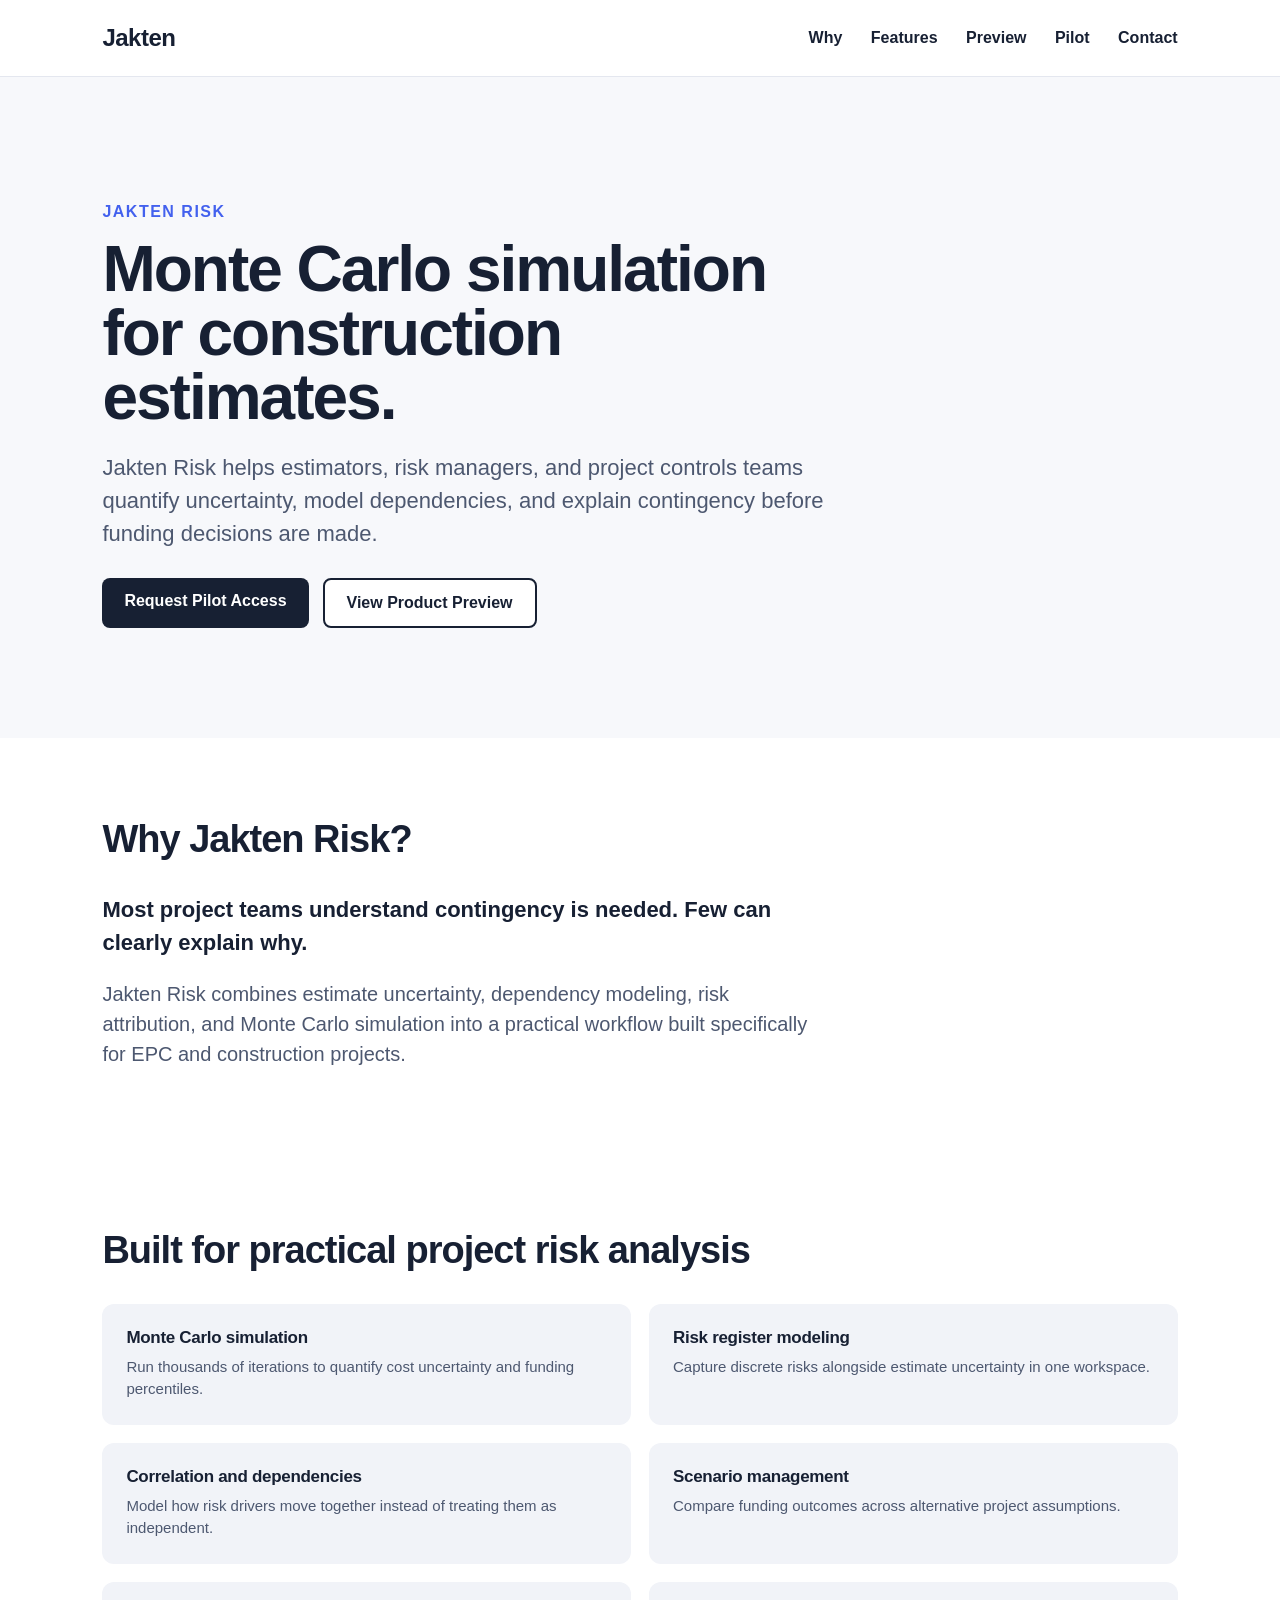
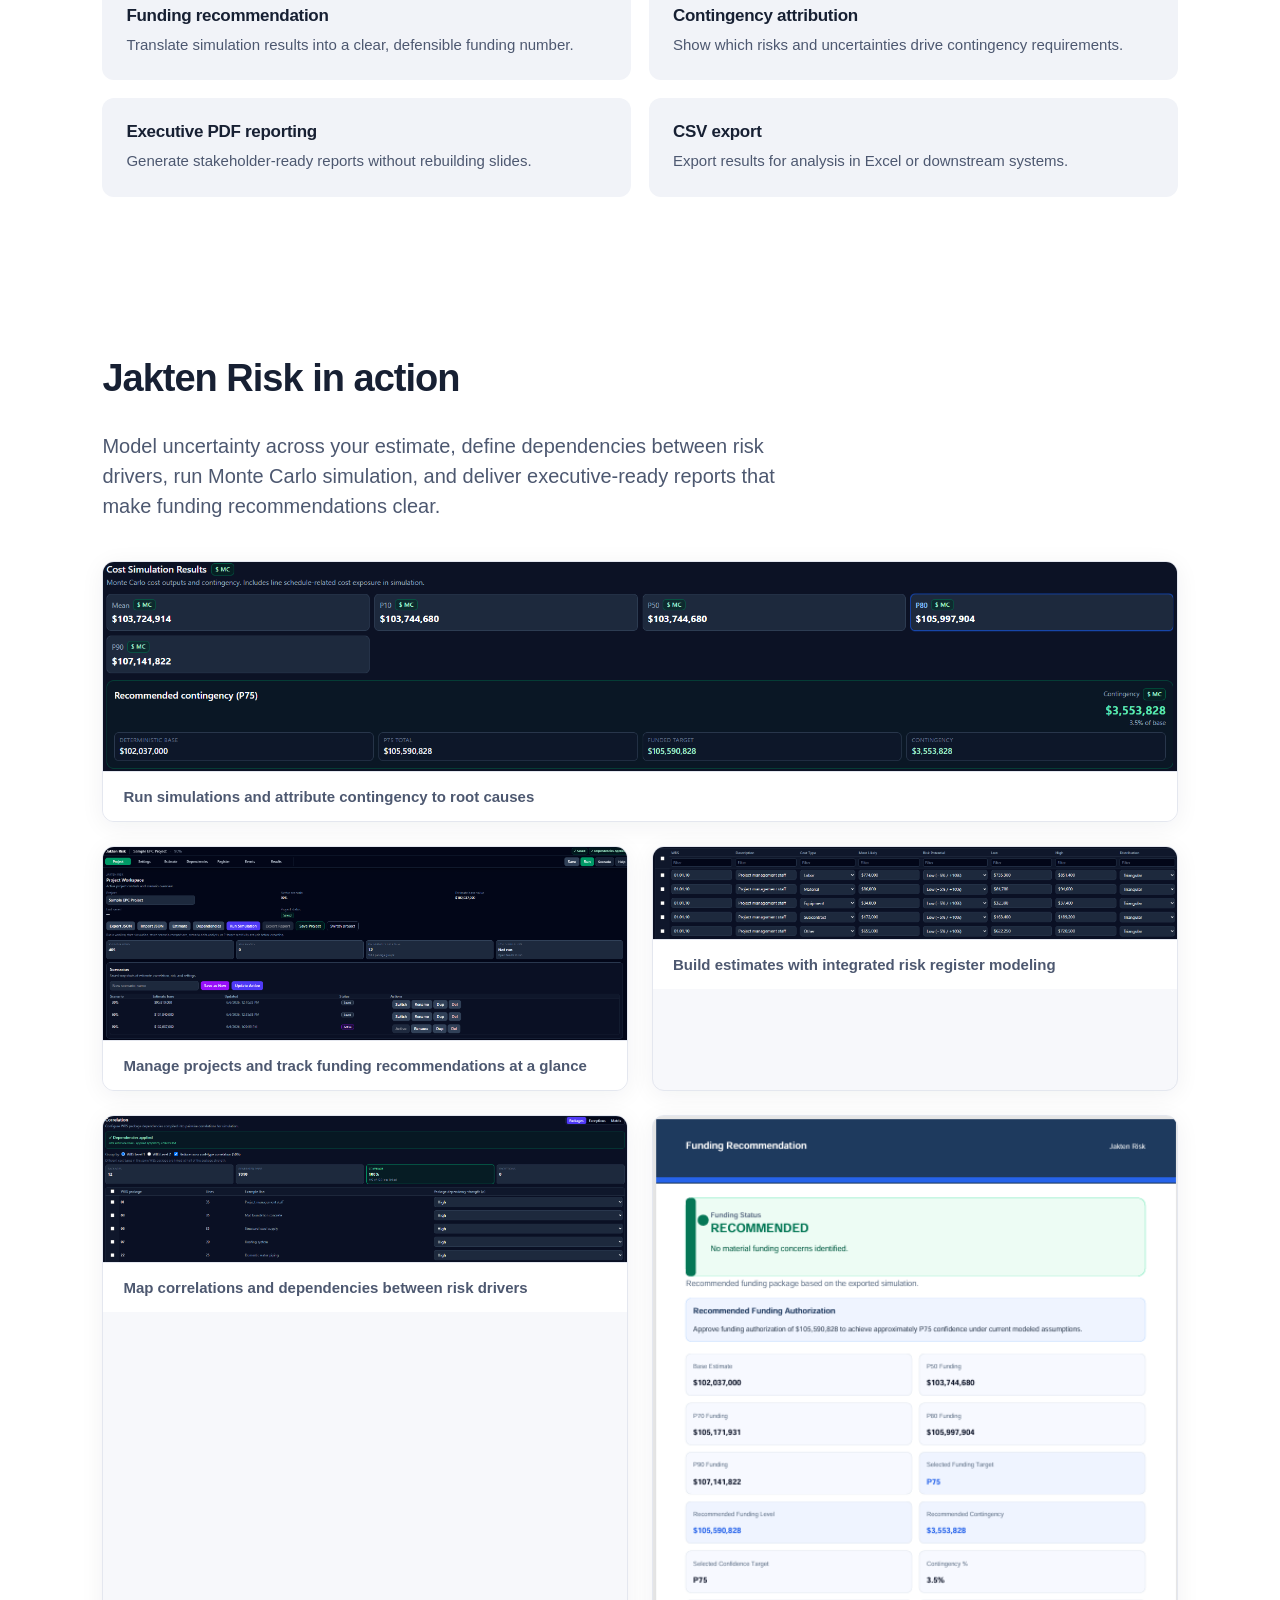
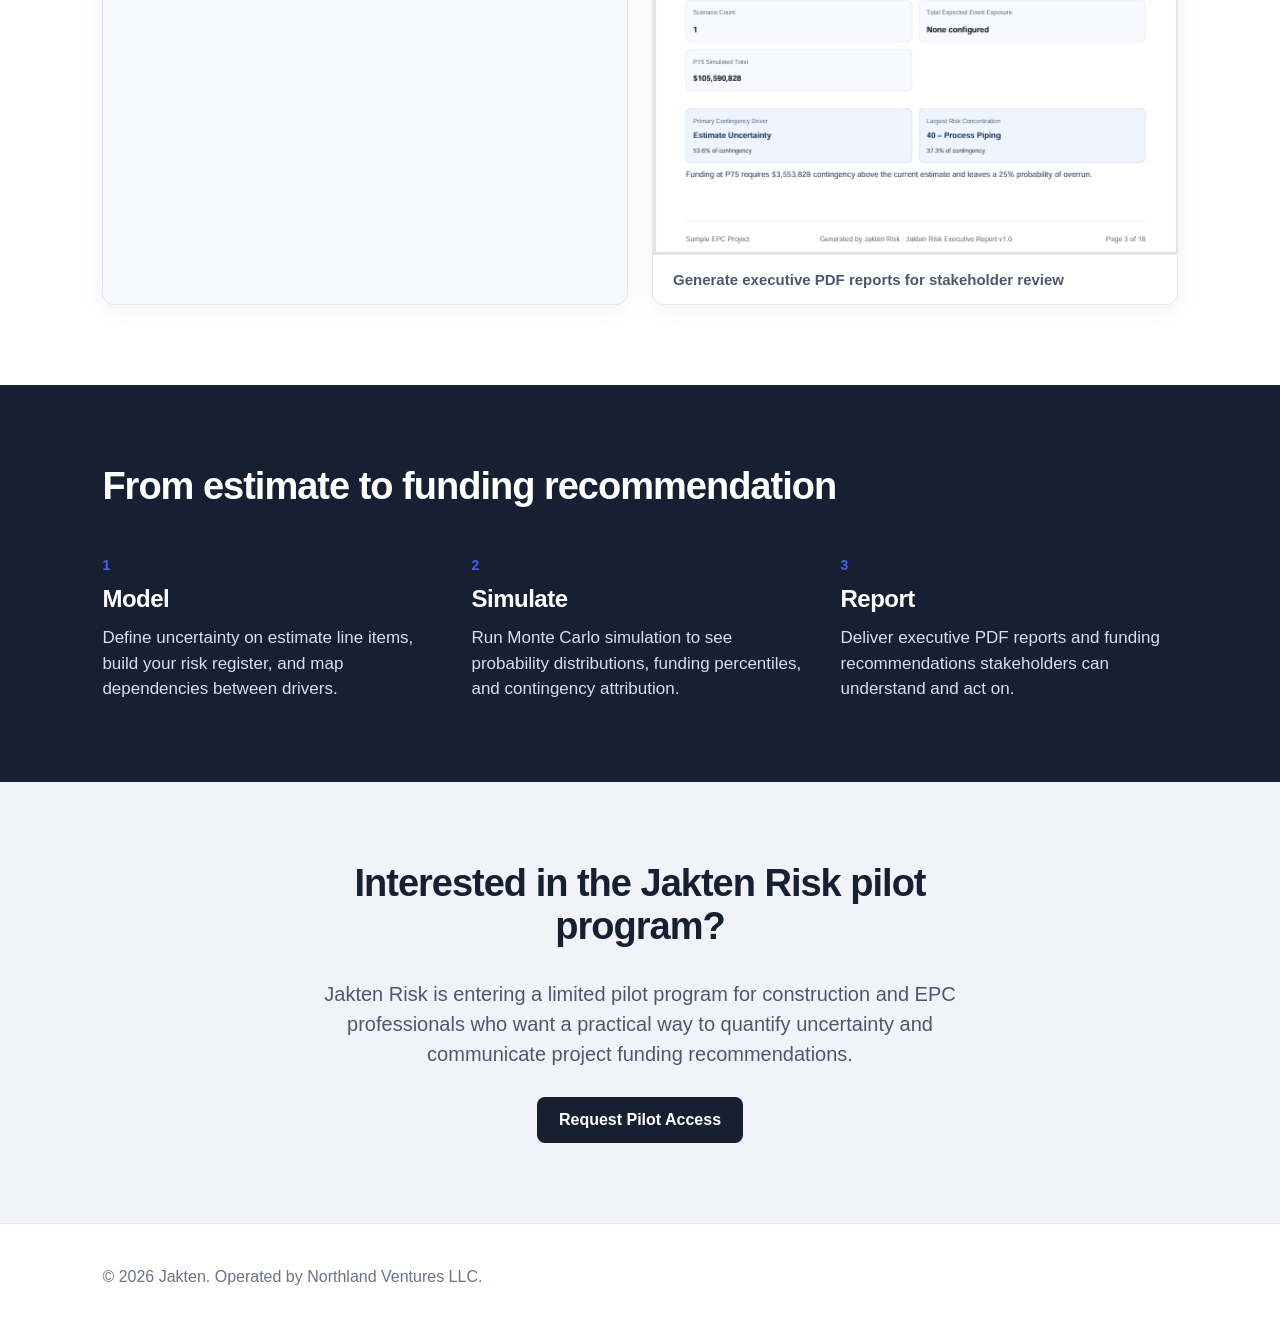
==== index.html @ 76c636d6 "Refine nav, features, and workflow section for clearer conversion path Co-authored-by: Cursor <curso" ====
<!DOCTYPE html>
<html lang="en">
<head>
  <meta charset="UTF-8" />
  <meta name="viewport" content="width=device-width, initial-scale=1.0" />
  <title>Jakten Risk</title>
  <link rel="stylesheet" href="styles.css" />
</head>
<body>
  <header class="site-header">
    <div class="logo">Jakten</div>
    <nav>
      <a href="#why">Why</a>
      <a href="#features">Features</a>
      <a href="#preview">Preview</a>
      <a href="#pilot">Pilot</a>
      <a href="mailto:hello@jakten.net">Contact</a>
    </nav>
  </header>

  <main>
    <section class="hero">
      <p class="eyebrow">Jakten Risk</p>
      <h1>Monte Carlo simulation for construction estimates.</h1>
      <p class="subtitle">
        Jakten Risk helps estimators, risk managers, and project controls teams
        quantify uncertainty, model dependencies, and explain contingency before
        funding decisions are made.
      </p>
      <div class="hero-actions">
        <a class="button" href="mailto:pilots@jakten.net">Request Pilot Access</a>
        <a class="button button-secondary" href="#preview">View Product Preview</a>
      </div>
    </section>

    <section id="why" class="section why">
      <h2>Why Jakten Risk?</h2>
      <p class="why-lead">
        Most project teams understand contingency is needed. Few can clearly explain why.
      </p>
      <p>
        Jakten Risk combines estimate uncertainty, dependency modeling, risk
        attribution, and Monte Carlo simulation into a practical workflow built
        specifically for EPC and construction projects.
      </p>
    </section>

    <section id="features" class="section">
      <h2>Built for practical project risk analysis</h2>
      <div class="feature-grid">
        <div class="feature-card">
          <h3>Monte Carlo simulation</h3>
          <p>Run thousands of iterations to quantify cost uncertainty and funding percentiles.</p>
        </div>
        <div class="feature-card">
          <h3>Risk register modeling</h3>
          <p>Capture discrete risks alongside estimate uncertainty in one workspace.</p>
        </div>
        <div class="feature-card">
          <h3>Correlation and dependencies</h3>
          <p>Model how risk drivers move together instead of treating them as independent.</p>
        </div>
        <div class="feature-card">
          <h3>Scenario management</h3>
          <p>Compare funding outcomes across alternative project assumptions.</p>
        </div>
        <div class="feature-card">
          <h3>Funding recommendation</h3>
          <p>Translate simulation results into a clear, defensible funding number.</p>
        </div>
        <div class="feature-card">
          <h3>Contingency attribution</h3>
          <p>Show which risks and uncertainties drive contingency requirements.</p>
        </div>
        <div class="feature-card">
          <h3>Executive PDF reporting</h3>
          <p>Generate stakeholder-ready reports without rebuilding slides.</p>
        </div>
        <div class="feature-card">
          <h3>CSV export</h3>
          <p>Export results for analysis in Excel or downstream systems.</p>
        </div>
      </div>
    </section>

    <section id="preview" class="section screenshots">
      <h2>Jakten Risk in action</h2>
      <p class="screenshot-intro">
        Model uncertainty across your estimate, define dependencies between risk
        drivers, run Monte Carlo simulation, and deliver executive-ready reports
        that make funding recommendations clear.
      </p>

      <figure class="screenshot-card screenshot-featured">
        <img src="assets/simulationresults.png" alt="Monte Carlo simulation results with contingency attribution" />
        <figcaption>Run simulations and attribute contingency to root causes</figcaption>
      </figure>

      <div class="screenshot-grid">
        <figure class="screenshot-card">
          <img src="assets/projects.png" alt="Jakten Risk project dashboard showing active projects and funding status" />
          <figcaption>Manage projects and track funding recommendations at a glance</figcaption>
        </figure>
        <figure class="screenshot-card">
          <img src="assets/estimate.png" alt="Estimate workspace with risk register and uncertainty inputs" />
          <figcaption>Build estimates with integrated risk register modeling</figcaption>
        </figure>
        <figure class="screenshot-card">
          <img src="assets/dependencies.png" alt="Dependency matrix for correlated risk drivers" />
          <figcaption>Map correlations and dependencies between risk drivers</figcaption>
        </figure>
        <figure class="screenshot-card">
          <img src="assets/reports.png" alt="Executive PDF report with funding recommendation summary" />
          <figcaption>Generate executive PDF reports for stakeholder review</figcaption>
        </figure>
      </div>
    </section>

    <section class="section dark workflow">
      <h2>From estimate to funding recommendation</h2>
      <div class="workflow-steps">
        <div class="workflow-step">
          <span class="workflow-number">1</span>
          <h3>Model</h3>
          <p>Define uncertainty on estimate line items, build your risk register, and map dependencies between drivers.</p>
        </div>
        <div class="workflow-step">
          <span class="workflow-number">2</span>
          <h3>Simulate</h3>
          <p>Run Monte Carlo simulation to see probability distributions, funding percentiles, and contingency attribution.</p>
        </div>
        <div class="workflow-step">
          <span class="workflow-number">3</span>
          <h3>Report</h3>
          <p>Deliver executive PDF reports and funding recommendations stakeholders can understand and act on.</p>
        </div>
      </div>
    </section>

    <section id="pilot" class="section cta">
      <h2>Interested in the Jakten Risk pilot program?</h2>
      <p>
        Jakten Risk is entering a limited pilot program for construction and EPC
        professionals who want a practical way to quantify uncertainty and
        communicate project funding recommendations.
      </p>
      <a class="button" href="mailto:pilots@jakten.net">Request Pilot Access</a>
    </section>
  </main>

  <footer>
    <p>© 2026 Jakten. Operated by Northland Ventures LLC.</p>
  </footer>
</body>
</html>
---- styles.css ----
* {
    box-sizing: border-box;
  }
  
  body {
    margin: 0;
    font-family: Arial, Helvetica, sans-serif;
    color: #172033;
    background: #f7f8fb;
  }
  
  .site-header {
    display: flex;
    justify-content: space-between;
    align-items: center;
    padding: 24px 8%;
    background: white;
    border-bottom: 1px solid #e4e7ef;
  }
  
  .logo {
    font-size: 24px;
    font-weight: 800;
    letter-spacing: -0.5px;
  }
  
  nav a {
    margin-left: 24px;
    color: #172033;
    text-decoration: none;
    font-weight: 600;
  }
  
  .hero {
    padding: 110px 8%;
    max-width: 950px;
  }
  
  .eyebrow {
    color: #4361ee;
    font-weight: 700;
    text-transform: uppercase;
    letter-spacing: 1.5px;
  }
  
  h1 {
    font-size: 64px;
    line-height: 1;
    margin: 16px 0;
    letter-spacing: -2px;
  }
  
  .subtitle {
    font-size: 22px;
    line-height: 1.5;
    color: #4d5870;
    max-width: 760px;
  }
  
  .hero-actions {
    display: flex;
    flex-wrap: wrap;
    gap: 14px;
    margin-top: 28px;
  }

  .button {
    display: inline-block;
    padding: 14px 22px;
    background: #172033;
    color: white;
    border-radius: 8px;
    text-decoration: none;
    font-weight: 700;
  }

  .button-secondary {
    background: white;
    color: #172033;
    border: 2px solid #172033;
  }

  .button-secondary:hover {
    background: #f1f3f8;
  }

  .why p {
    max-width: 720px;
    font-size: 20px;
    line-height: 1.5;
    color: #4d5870;
    margin: 0;
  }

  .why .why-lead {
    font-size: 22px;
    font-weight: 700;
    color: #172033;
    margin-bottom: 20px;
  }
  
  .section {
    padding: 80px 8%;
    background: white;
  }
  
  .section h2 {
    font-size: 38px;
    margin-top: 0;
    letter-spacing: -1px;
  }
  
  .feature-grid {
    display: grid;
    grid-template-columns: repeat(2, 1fr);
    gap: 18px;
    margin-top: 32px;
  }

  .feature-card {
    background: #f1f3f8;
    padding: 24px;
    border-radius: 12px;
  }

  .feature-card h3 {
    margin: 0 0 8px;
    font-size: 17px;
    font-weight: 700;
    letter-spacing: -0.3px;
  }

  .feature-card p {
    margin: 0;
    font-size: 15px;
    line-height: 1.5;
    font-weight: 400;
    color: #4d5870;
  }

  .screenshot-intro {
    max-width: 720px;
    font-size: 20px;
    line-height: 1.5;
    color: #4d5870;
    margin: 0 0 40px;
  }

  .screenshot-card {
    margin: 0;
    background: #f7f8fb;
    border: 1px solid #e4e7ef;
    border-radius: 12px;
    overflow: hidden;
    box-shadow: 0 4px 24px rgba(23, 32, 51, 0.06);
  }

  .screenshot-card img {
    display: block;
    width: 100%;
    height: auto;
  }

  .screenshot-card figcaption {
    padding: 16px 20px;
    font-size: 15px;
    font-weight: 600;
    color: #4d5870;
    border-top: 1px solid #e4e7ef;
    background: white;
  }

  .screenshot-featured {
    margin-bottom: 24px;
  }

  .screenshot-grid {
    display: grid;
    grid-template-columns: repeat(2, 1fr);
    gap: 24px;
  }
  
  .dark {
    background: #172033;
    color: white;
  }
  
  .workflow-steps {
    display: grid;
    grid-template-columns: repeat(3, 1fr);
    gap: 32px;
    margin-top: 40px;
  }

  .workflow-step {
    padding-top: 8px;
  }

  .workflow-number {
    display: inline-block;
    font-size: 14px;
    font-weight: 700;
    color: #4361ee;
    letter-spacing: 1px;
    text-transform: uppercase;
    margin-bottom: 12px;
  }

  .workflow-step h3 {
    margin: 0 0 12px;
    font-size: 24px;
    letter-spacing: -0.5px;
  }

  .workflow-step p {
    margin: 0;
    color: #d8deea;
    font-size: 17px;
    line-height: 1.5;
  }

  .cta {
    background: #f1f3f8;
    text-align: center;
  }

  .cta h2 {
    max-width: 720px;
    margin-left: auto;
    margin-right: auto;
  }

  .cta p {
    max-width: 680px;
    margin: 0 auto 28px;
    font-size: 20px;
    line-height: 1.5;
    color: #4d5870;
  }
  
  footer {
    padding: 28px 8%;
    color: #68738a;
    background: white;
    border-top: 1px solid #e4e7ef;
  }
  
  @media (max-width: 800px) {
    .site-header {
      display: block;
    }
  
    nav {
      margin-top: 16px;
    }
  
    nav a {
      margin-left: 0;
      margin-right: 16px;
    }
  
    h1 {
      font-size: 44px;
    }
  
    .feature-grid {
      grid-template-columns: 1fr;
    }

    .workflow-steps {
      grid-template-columns: 1fr;
      gap: 36px;
    }

    .screenshot-grid {
      grid-template-columns: 1fr;
    }

    .hero-actions {
      flex-direction: column;
      align-items: flex-start;
    }
  }
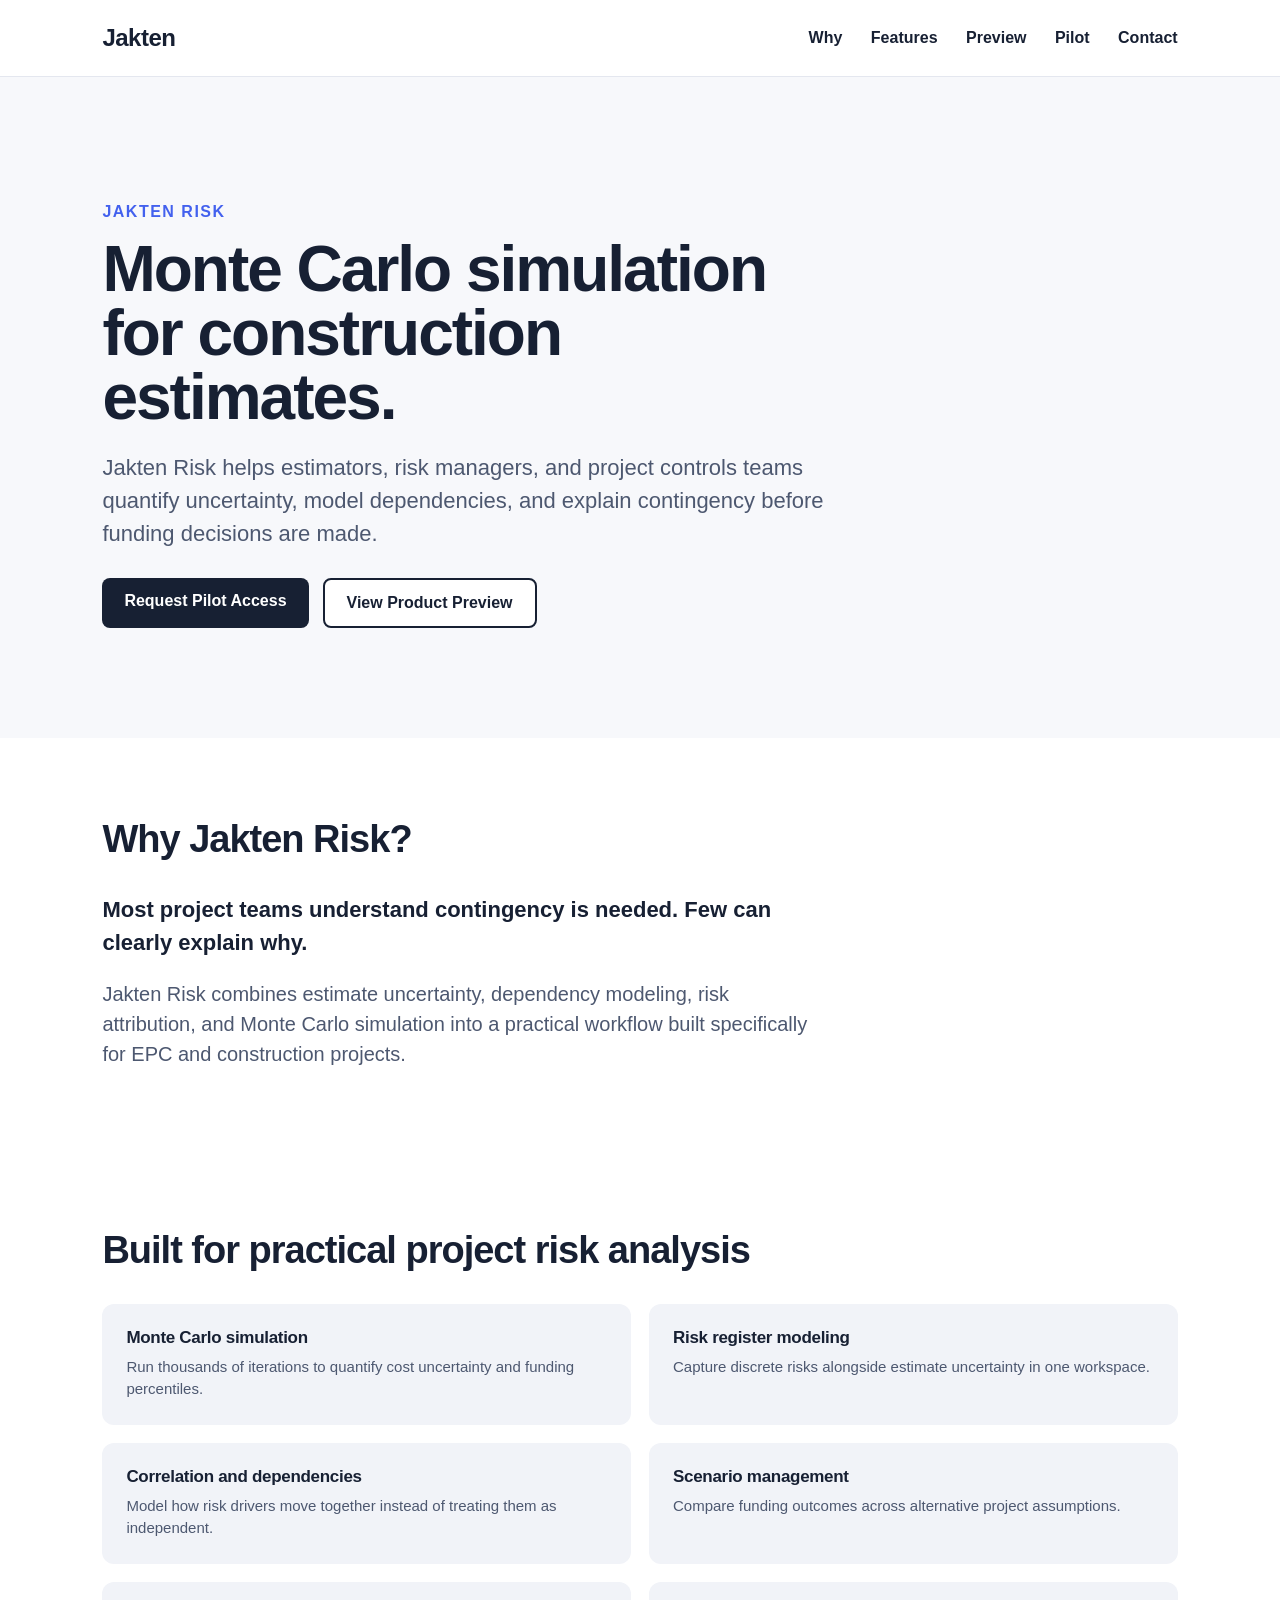
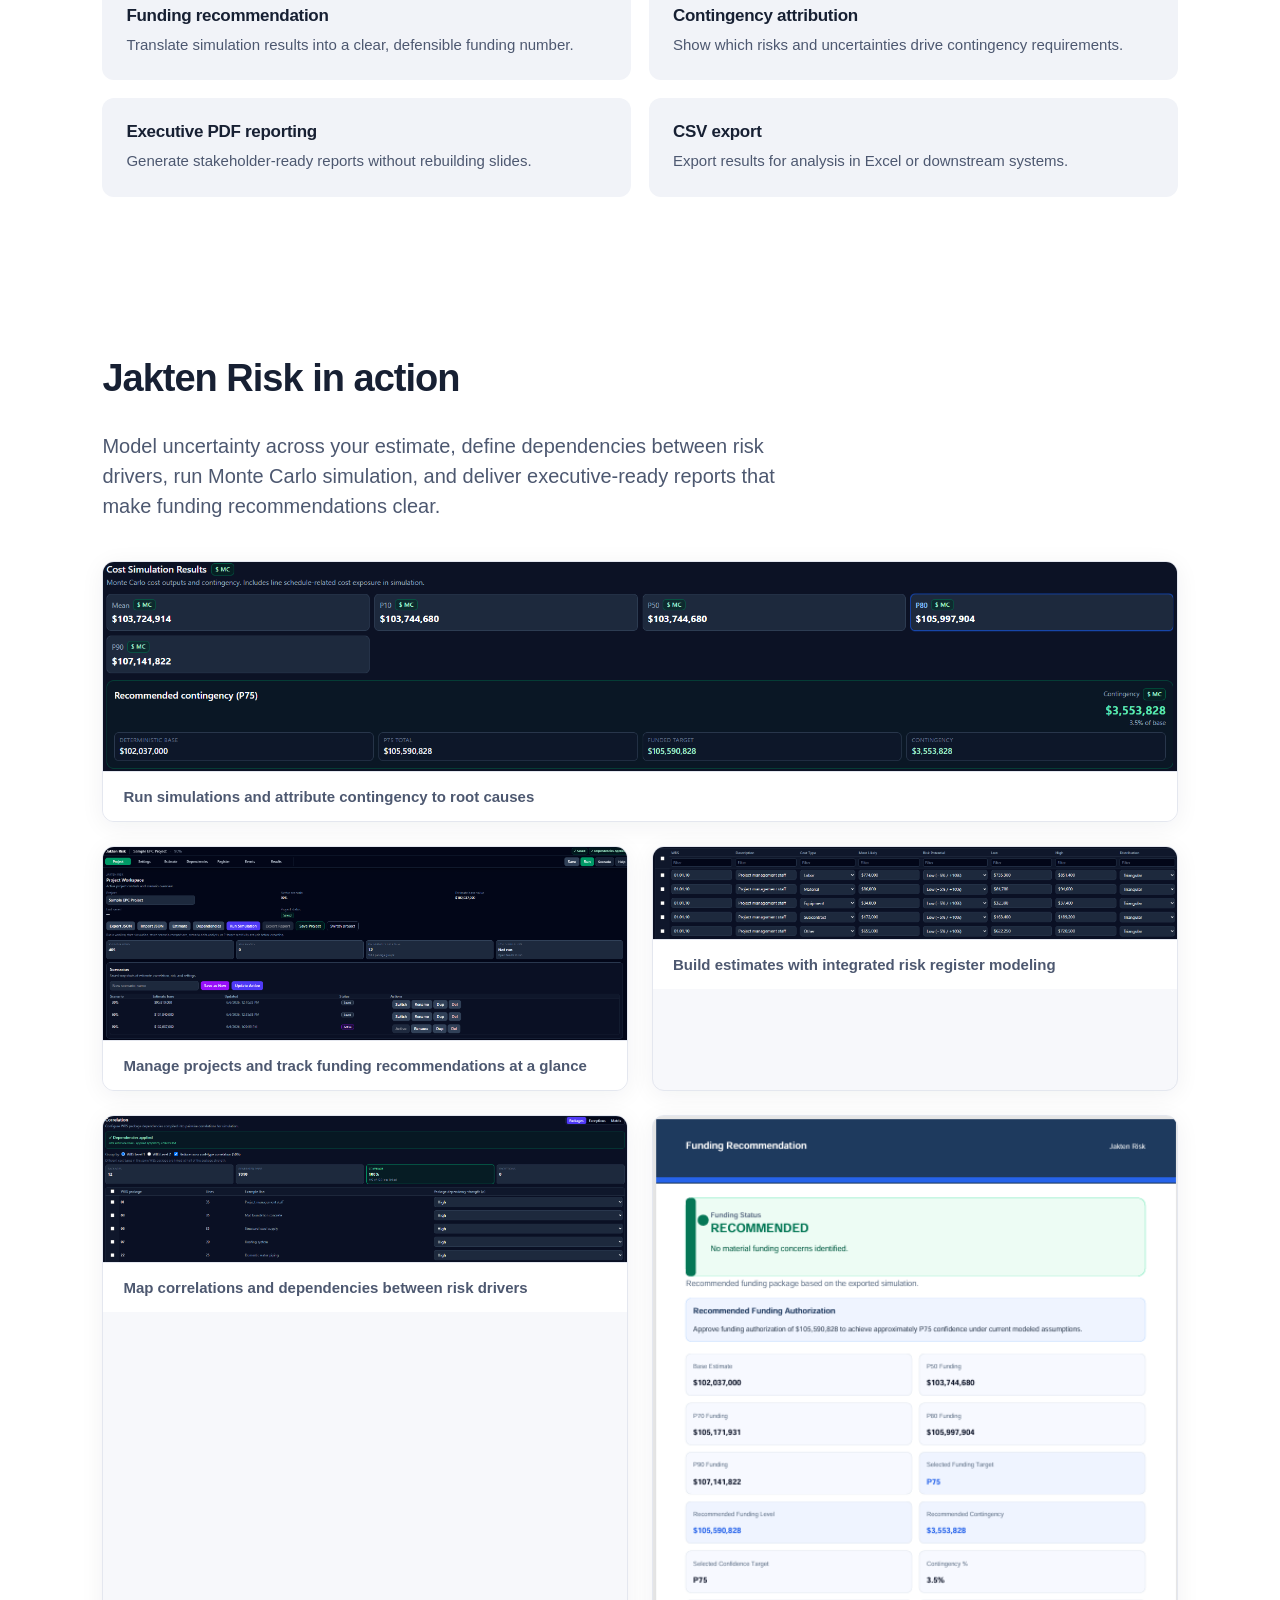
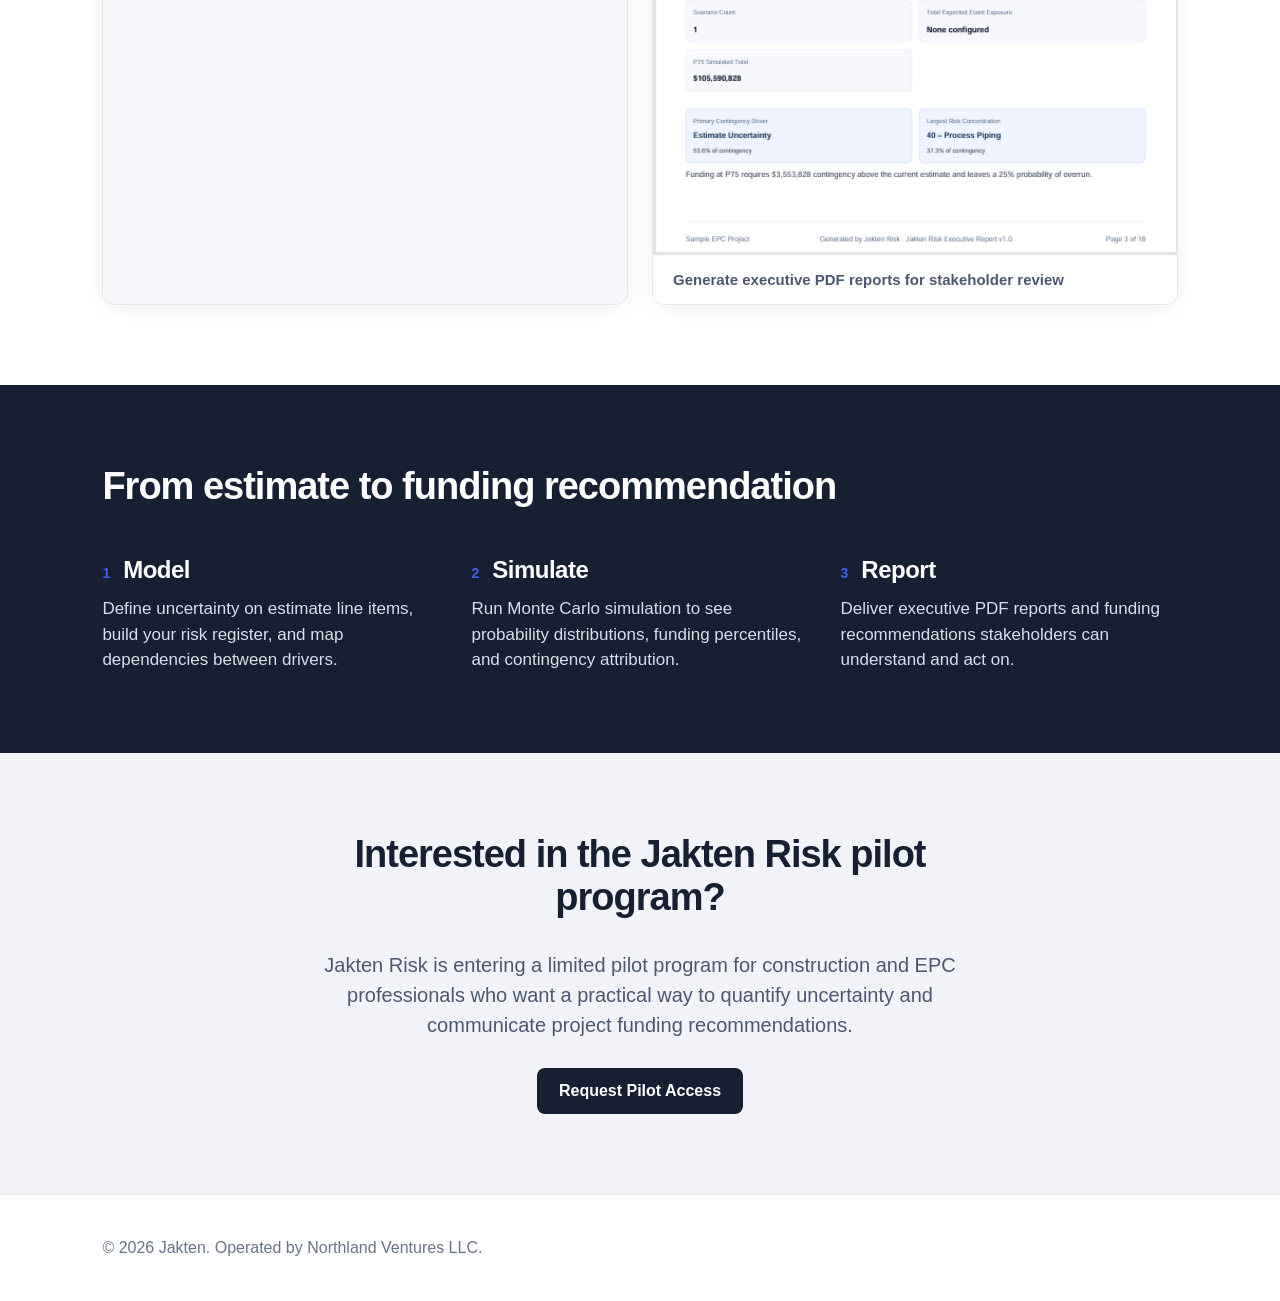
==== commit b97710c2: "Align workflow step numbers with titles on one line Co-authored-by: Cursor <cursoragent@cursor.com>" ====
--- a/index.html
+++ b/index.html
@@ -120,18 +120,24 @@
       <h2>From estimate to funding recommendation</h2>
       <div class="workflow-steps">
         <div class="workflow-step">
-          <span class="workflow-number">1</span>
-          <h3>Model</h3>
+          <div class="workflow-heading">
+            <span class="workflow-number">1</span>
+            <h3>Model</h3>
+          </div>
           <p>Define uncertainty on estimate line items, build your risk register, and map dependencies between drivers.</p>
         </div>
         <div class="workflow-step">
-          <span class="workflow-number">2</span>
-          <h3>Simulate</h3>
+          <div class="workflow-heading">
+            <span class="workflow-number">2</span>
+            <h3>Simulate</h3>
+          </div>
           <p>Run Monte Carlo simulation to see probability distributions, funding percentiles, and contingency attribution.</p>
         </div>
         <div class="workflow-step">
-          <span class="workflow-number">3</span>
-          <h3>Report</h3>
+          <div class="workflow-heading">
+            <span class="workflow-number">3</span>
+            <h3>Report</h3>
+          </div>
           <p>Deliver executive PDF reports and funding recommendations stakeholders can understand and act on.</p>
         </div>
       </div>
--- a/styles.css
+++ b/styles.css
@@ -196,18 +196,23 @@
     padding-top: 8px;
   }
 
+  .workflow-heading {
+    display: flex;
+    align-items: baseline;
+    gap: 12px;
+    margin-bottom: 12px;
+  }
+
   .workflow-number {
-    display: inline-block;
     font-size: 14px;
     font-weight: 700;
     color: #4361ee;
     letter-spacing: 1px;
-    text-transform: uppercase;
-    margin-bottom: 12px;
+    flex-shrink: 0;
   }
 
   .workflow-step h3 {
-    margin: 0 0 12px;
+    margin: 0;
     font-size: 24px;
     letter-spacing: -0.5px;
   }
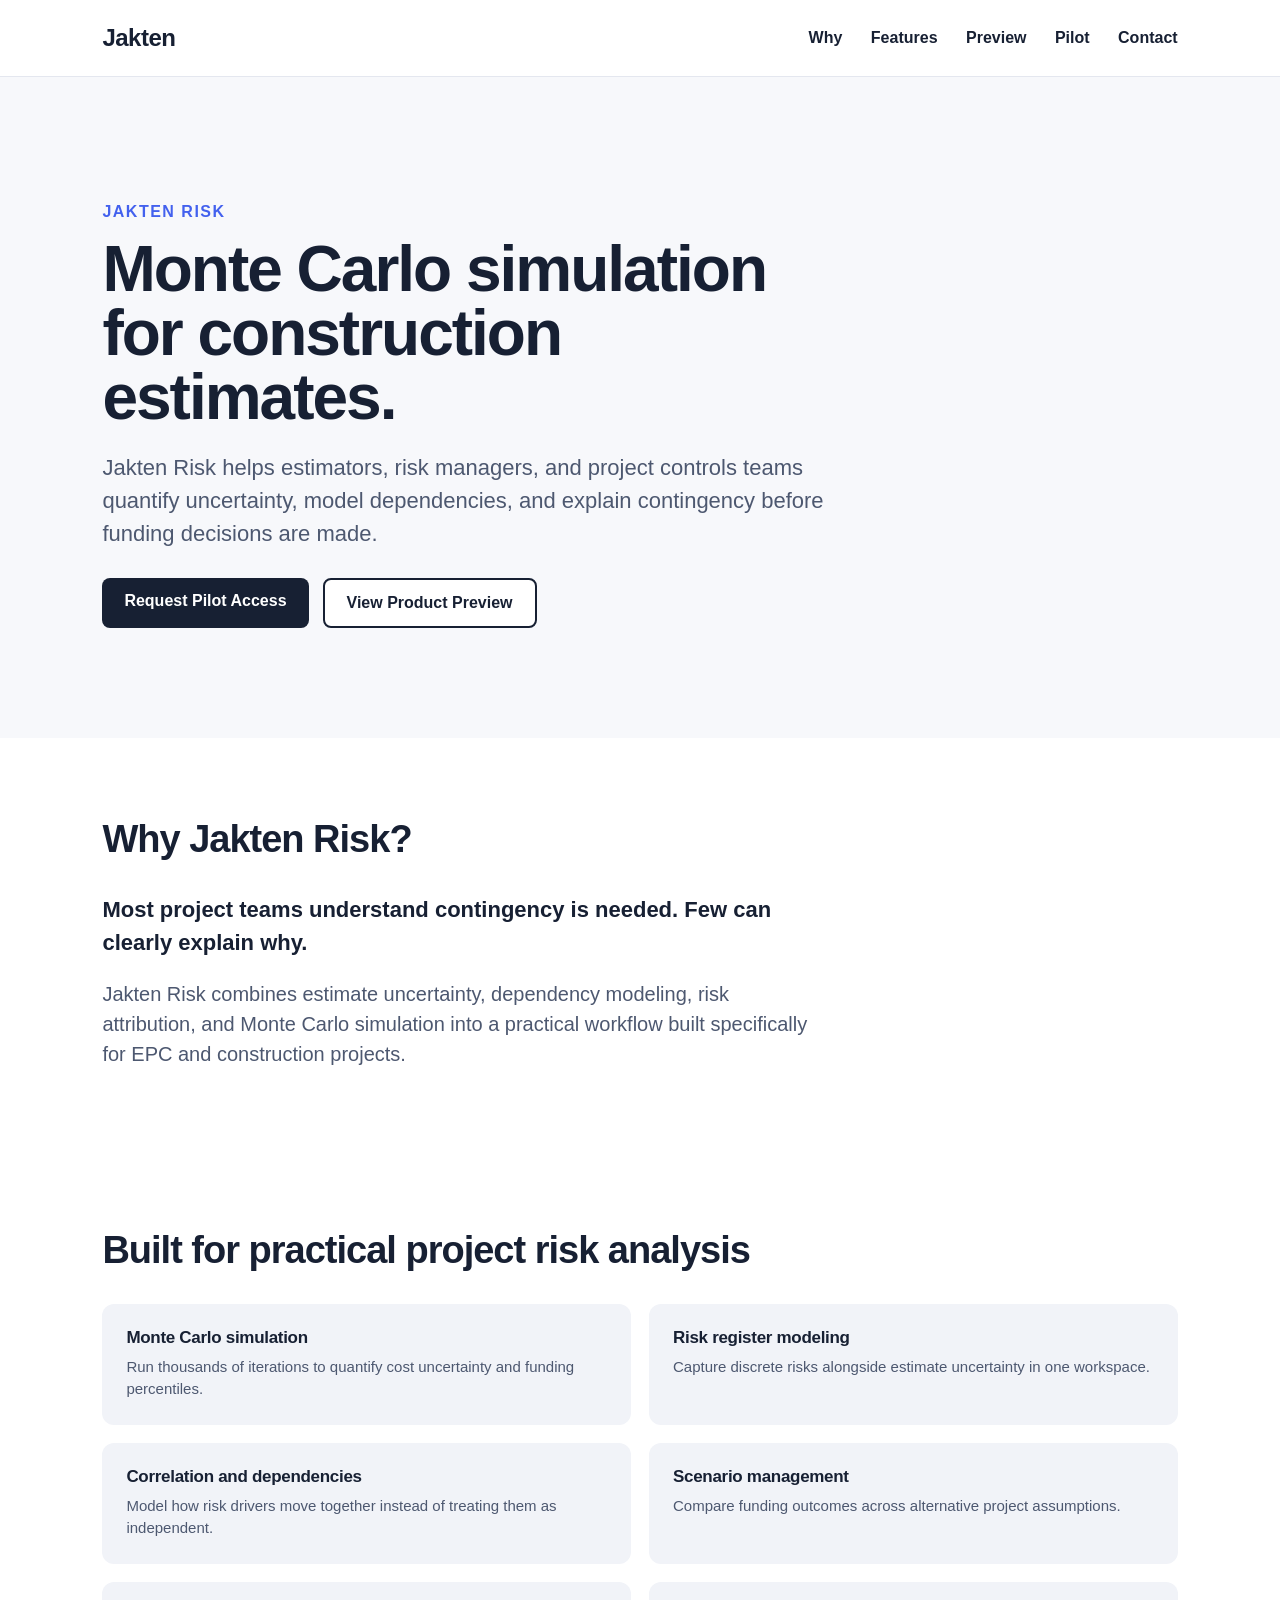
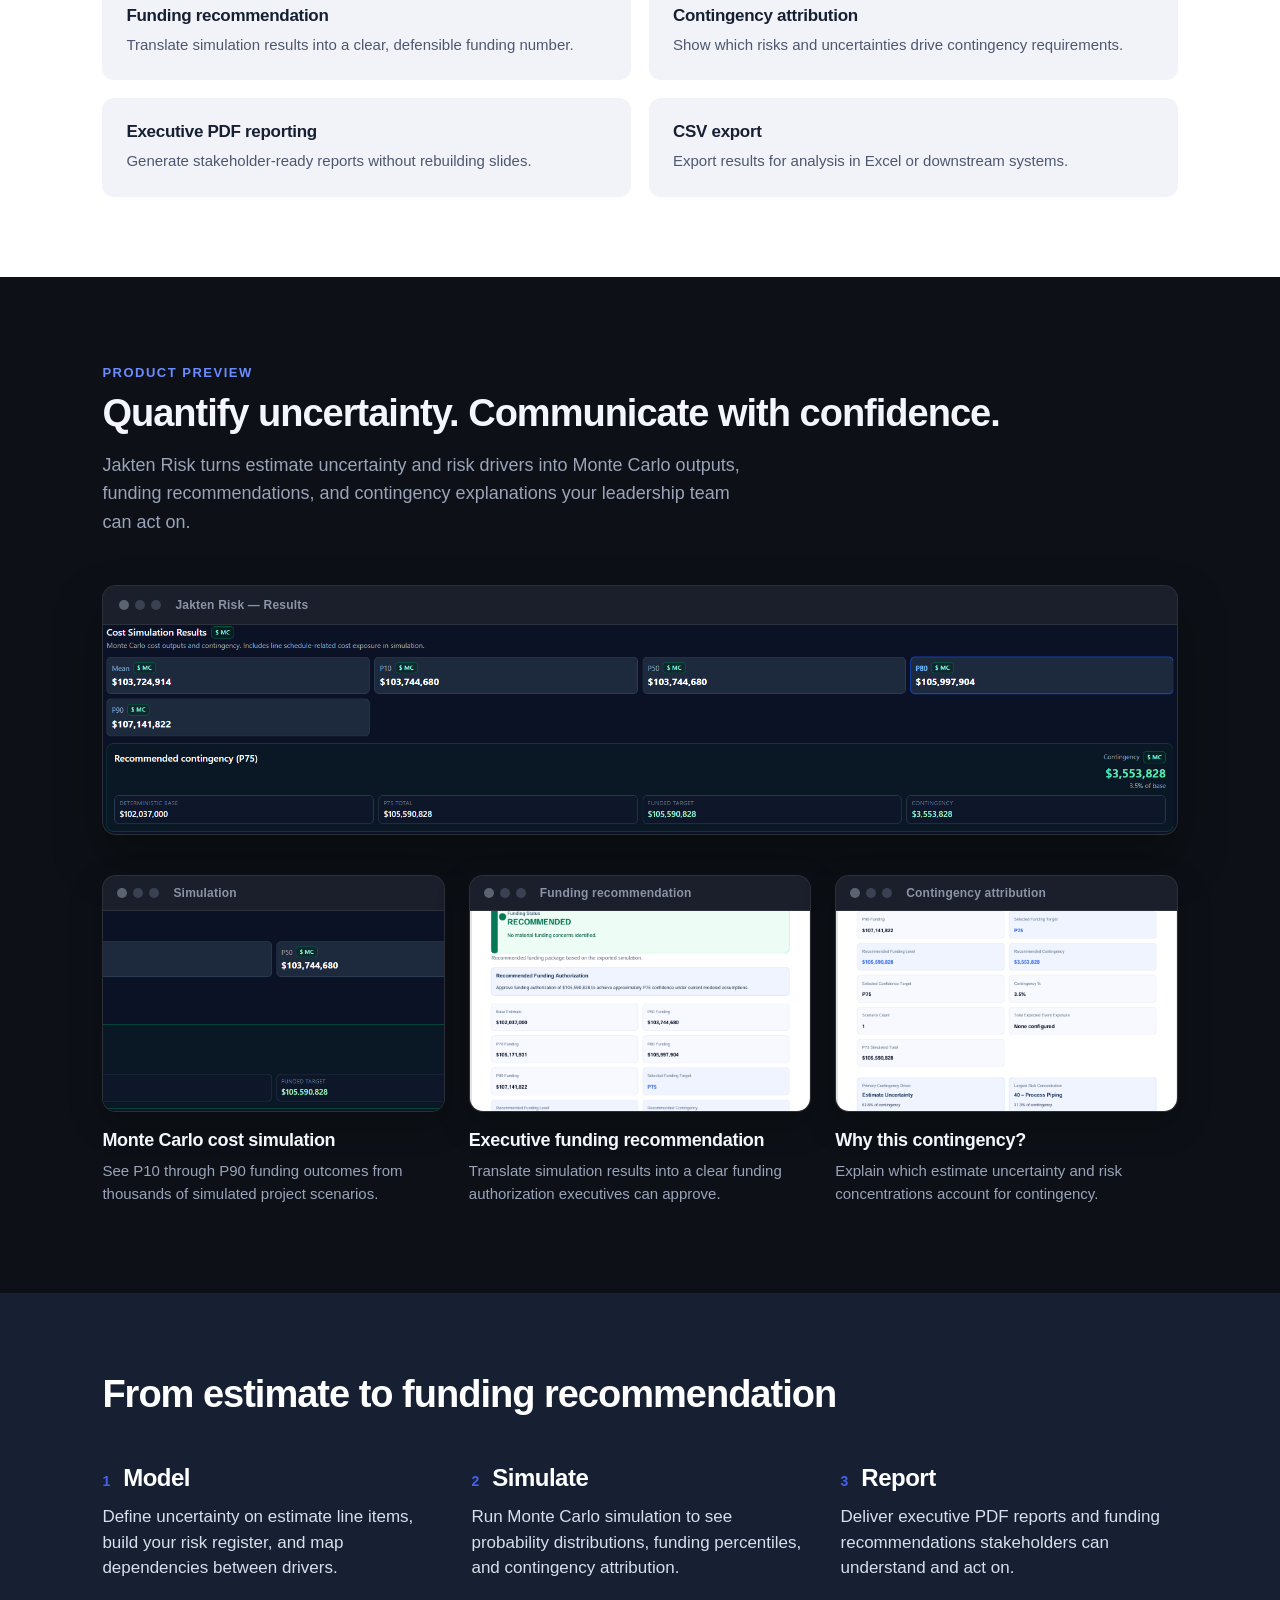
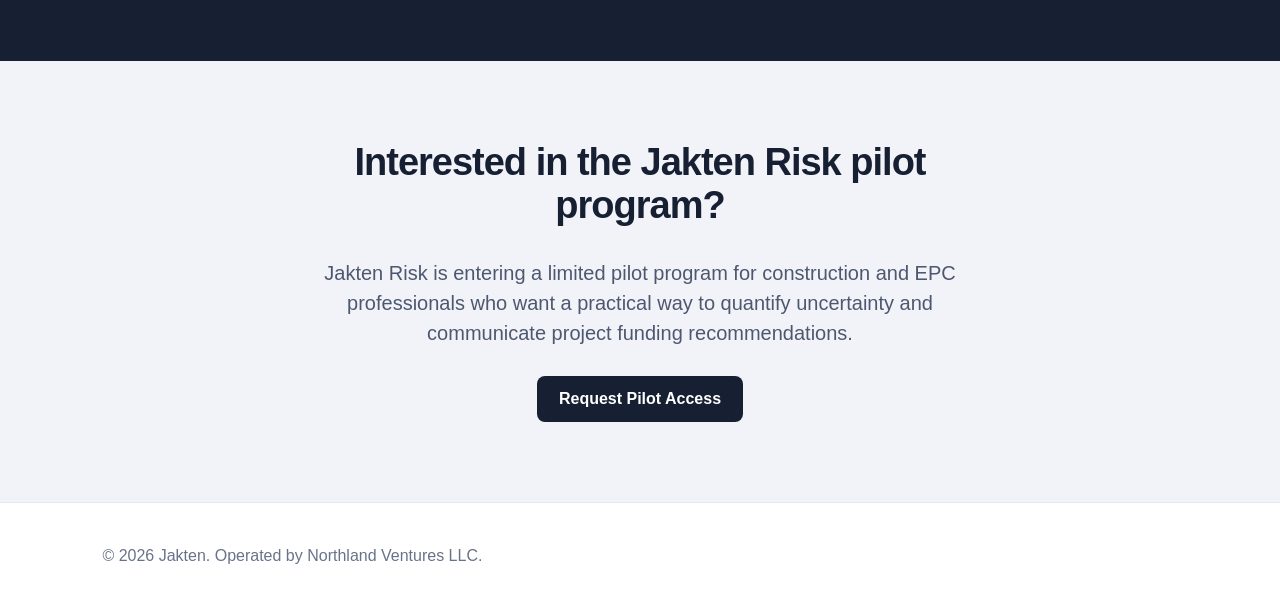
==== commit 6dd699e4: "Replace product preview with dark SaaS-style screenshot showcase Co-authored-by: Cursor <cursoragent" ====
--- a/index.html
+++ b/index.html
@@ -83,36 +83,107 @@
       </div>
     </section>
 
-    <section id="preview" class="section screenshots">
-      <h2>Jakten Risk in action</h2>
-      <p class="screenshot-intro">
-        Model uncertainty across your estimate, define dependencies between risk
-        drivers, run Monte Carlo simulation, and deliver executive-ready reports
-        that make funding recommendations clear.
-      </p>
-
-      <figure class="screenshot-card screenshot-featured">
-        <img src="assets/simulationresults.png" alt="Monte Carlo simulation results with contingency attribution" />
-        <figcaption>Run simulations and attribute contingency to root causes</figcaption>
-      </figure>
-
-      <div class="screenshot-grid">
-        <figure class="screenshot-card">
-          <img src="assets/projects.png" alt="Jakten Risk project dashboard showing active projects and funding status" />
-          <figcaption>Manage projects and track funding recommendations at a glance</figcaption>
-        </figure>
-        <figure class="screenshot-card">
-          <img src="assets/estimate.png" alt="Estimate workspace with risk register and uncertainty inputs" />
-          <figcaption>Build estimates with integrated risk register modeling</figcaption>
-        </figure>
-        <figure class="screenshot-card">
-          <img src="assets/dependencies.png" alt="Dependency matrix for correlated risk drivers" />
-          <figcaption>Map correlations and dependencies between risk drivers</figcaption>
-        </figure>
-        <figure class="screenshot-card">
-          <img src="assets/reports.png" alt="Executive PDF report with funding recommendation summary" />
-          <figcaption>Generate executive PDF reports for stakeholder review</figcaption>
-        </figure>
+    <section id="preview" class="product-showcase">
+      <div class="product-showcase-inner">
+        <p class="product-showcase-eyebrow">Product preview</p>
+        <h2>Quantify uncertainty. Communicate with confidence.</h2>
+        <p class="product-showcase-intro">
+          Jakten Risk turns estimate uncertainty and risk drivers into Monte Carlo
+          outputs, funding recommendations, and contingency explanations your
+          leadership team can act on.
+        </p>
+
+        <div class="app-frame app-frame-hero">
+          <div class="app-chrome" aria-hidden="true">
+            <div class="app-chrome-dots">
+              <span></span>
+              <span></span>
+              <span></span>
+            </div>
+            <span class="app-chrome-label">Jakten Risk — Results</span>
+          </div>
+          <div class="app-frame-viewport">
+            <img
+              src="assets/simulationresults.png"
+              alt="Jakten Risk Results dashboard showing Monte Carlo cost simulation outputs and recommended contingency"
+              loading="eager"
+            />
+          </div>
+        </div>
+
+        <div class="showcase-features">
+          <article class="showcase-card">
+            <div class="app-frame app-frame-card">
+              <div class="app-chrome app-chrome-compact" aria-hidden="true">
+                <div class="app-chrome-dots">
+                  <span></span>
+                  <span></span>
+                  <span></span>
+                </div>
+                <span class="app-chrome-label">Simulation</span>
+              </div>
+              <div class="app-frame-viewport app-crop app-crop-monte-carlo">
+                <img
+                  src="assets/simulationresults.png"
+                  alt="Monte Carlo percentile outcomes from cost simulation"
+                  loading="lazy"
+                />
+              </div>
+            </div>
+            <div class="showcase-card-body">
+              <h3>Monte Carlo cost simulation</h3>
+              <p>See P10 through P90 funding outcomes from thousands of simulated project scenarios.</p>
+            </div>
+          </article>
+
+          <article class="showcase-card">
+            <div class="app-frame app-frame-card">
+              <div class="app-chrome app-chrome-compact" aria-hidden="true">
+                <div class="app-chrome-dots">
+                  <span></span>
+                  <span></span>
+                  <span></span>
+                </div>
+                <span class="app-chrome-label">Funding recommendation</span>
+              </div>
+              <div class="app-frame-viewport app-crop app-crop-funding">
+                <img
+                  src="assets/reports.png"
+                  alt="Executive funding recommendation with authorization level and confidence target"
+                  loading="lazy"
+                />
+              </div>
+            </div>
+            <div class="showcase-card-body">
+              <h3>Executive funding recommendation</h3>
+              <p>Translate simulation results into a clear funding authorization executives can approve.</p>
+            </div>
+          </article>
+
+          <article class="showcase-card">
+            <div class="app-frame app-frame-card">
+              <div class="app-chrome app-chrome-compact" aria-hidden="true">
+                <div class="app-chrome-dots">
+                  <span></span>
+                  <span></span>
+                  <span></span>
+                </div>
+                <span class="app-chrome-label">Contingency attribution</span>
+              </div>
+              <div class="app-frame-viewport app-crop app-crop-attribution">
+                <img
+                  src="assets/reports.png"
+                  alt="Contingency attribution showing primary drivers behind the recommended contingency"
+                  loading="lazy"
+                />
+              </div>
+            </div>
+            <div class="showcase-card-body">
+              <h3>Why this contingency?</h3>
+              <p>Explain which estimate uncertainty and risk concentrations account for contingency.</p>
+            </div>
+          </article>
+        </div>
       </div>
     </section>
 
--- a/styles.css
+++ b/styles.css
@@ -138,48 +138,164 @@
     color: #4d5870;
   }
 
-  .screenshot-intro {
-    max-width: 720px;
-    font-size: 20px;
-    line-height: 1.5;
-    color: #4d5870;
-    margin: 0 0 40px;
-  }
-
-  .screenshot-card {
-    margin: 0;
-    background: #f7f8fb;
-    border: 1px solid #e4e7ef;
-    border-radius: 12px;
+  .product-showcase {
+    padding: 88px 8%;
+    background: #0d1117;
+    color: #d8deea;
+  }
+
+  .product-showcase-inner {
+    max-width: 1120px;
+    margin: 0 auto;
+  }
+
+  .product-showcase-eyebrow {
+    margin: 0 0 12px;
+    color: #6b8cff;
+    font-size: 13px;
+    font-weight: 700;
+    letter-spacing: 1.5px;
+    text-transform: uppercase;
+  }
+
+  .product-showcase h2 {
+    margin: 0 0 16px;
+    font-size: 38px;
+    letter-spacing: -1px;
+    color: #f4f6fb;
+  }
+
+  .product-showcase-intro {
+    max-width: 640px;
+    margin: 0 0 48px;
+    font-size: 18px;
+    line-height: 1.6;
+    color: #9aa3b8;
+  }
+
+  .app-frame {
+    border: 1px solid rgba(255, 255, 255, 0.1);
+    border-radius: 14px;
     overflow: hidden;
-    box-shadow: 0 4px 24px rgba(23, 32, 51, 0.06);
-  }
-
-  .screenshot-card img {
+    background: #151921;
+    box-shadow:
+      0 24px 48px rgba(0, 0, 0, 0.35),
+      0 0 0 1px rgba(255, 255, 255, 0.04) inset;
+  }
+
+  .app-frame-hero {
+    margin-bottom: 40px;
+  }
+
+  .app-chrome {
+    display: flex;
+    align-items: center;
+    gap: 14px;
+    padding: 12px 16px;
+    background: #1a1f2b;
+    border-bottom: 1px solid rgba(255, 255, 255, 0.08);
+  }
+
+  .app-chrome-compact {
+    padding: 10px 14px;
+  }
+
+  .app-chrome-dots {
+    display: flex;
+    gap: 6px;
+    flex-shrink: 0;
+  }
+
+  .app-chrome-dots span {
+    width: 10px;
+    height: 10px;
+    border-radius: 50%;
+    background: #3a4152;
+  }
+
+  .app-chrome-dots span:first-child {
+    background: #5c6370;
+  }
+
+  .app-chrome-label {
+    font-size: 12px;
+    font-weight: 600;
+    color: #8b93a7;
+    letter-spacing: 0.2px;
+    white-space: nowrap;
+    overflow: hidden;
+    text-overflow: ellipsis;
+  }
+
+  .app-frame-viewport {
+    background: #0a0c14;
+    line-height: 0;
+  }
+
+  .app-frame-viewport img {
     display: block;
     width: 100%;
     height: auto;
   }
 
-  .screenshot-card figcaption {
-    padding: 16px 20px;
+  .app-crop {
+    height: 200px;
+    overflow: hidden;
+    position: relative;
+  }
+
+  .app-crop img {
+    width: 100%;
+    height: 100%;
+    object-fit: cover;
+    object-position: center top;
+  }
+
+  .app-crop-monte-carlo img {
+    object-position: center 8%;
+  }
+
+  .app-crop-funding img {
+    object-position: center 22%;
+  }
+
+  .app-crop-attribution img {
+    object-position: center 78%;
+  }
+
+  .showcase-features {
+    display: grid;
+    grid-template-columns: repeat(3, 1fr);
+    gap: 24px;
+  }
+
+  .showcase-card {
+    display: flex;
+    flex-direction: column;
+    gap: 18px;
+  }
+
+  .app-frame-card {
+    box-shadow:
+      0 12px 32px rgba(0, 0, 0, 0.28),
+      0 0 0 1px rgba(255, 255, 255, 0.04) inset;
+  }
+
+  .showcase-card-body h3 {
+    margin: 0 0 8px;
+    font-size: 18px;
+    font-weight: 700;
+    color: #f4f6fb;
+    letter-spacing: -0.3px;
+  }
+
+  .showcase-card-body p {
+    margin: 0;
     font-size: 15px;
-    font-weight: 600;
-    color: #4d5870;
-    border-top: 1px solid #e4e7ef;
-    background: white;
-  }
-
-  .screenshot-featured {
-    margin-bottom: 24px;
-  }
-
-  .screenshot-grid {
-    display: grid;
-    grid-template-columns: repeat(2, 1fr);
-    gap: 24px;
-  }
-  
+    line-height: 1.55;
+    color: #9aa3b8;
+  }
+
   .dark {
     background: #172033;
     color: white;
@@ -250,6 +366,14 @@
     border-top: 1px solid #e4e7ef;
   }
   
+  @media (max-width: 1024px) {
+    .showcase-features {
+      grid-template-columns: 1fr;
+      max-width: 520px;
+      margin: 0 auto;
+    }
+  }
+
   @media (max-width: 800px) {
     .site-header {
       display: block;
@@ -277,8 +401,21 @@
       gap: 36px;
     }
 
-    .screenshot-grid {
+    .product-showcase {
+      padding: 64px 8%;
+    }
+
+    .product-showcase h2 {
+      font-size: 30px;
+    }
+
+    .showcase-features {
       grid-template-columns: 1fr;
+      gap: 32px;
+    }
+
+    .app-crop {
+      height: 180px;
     }
 
     .hero-actions {
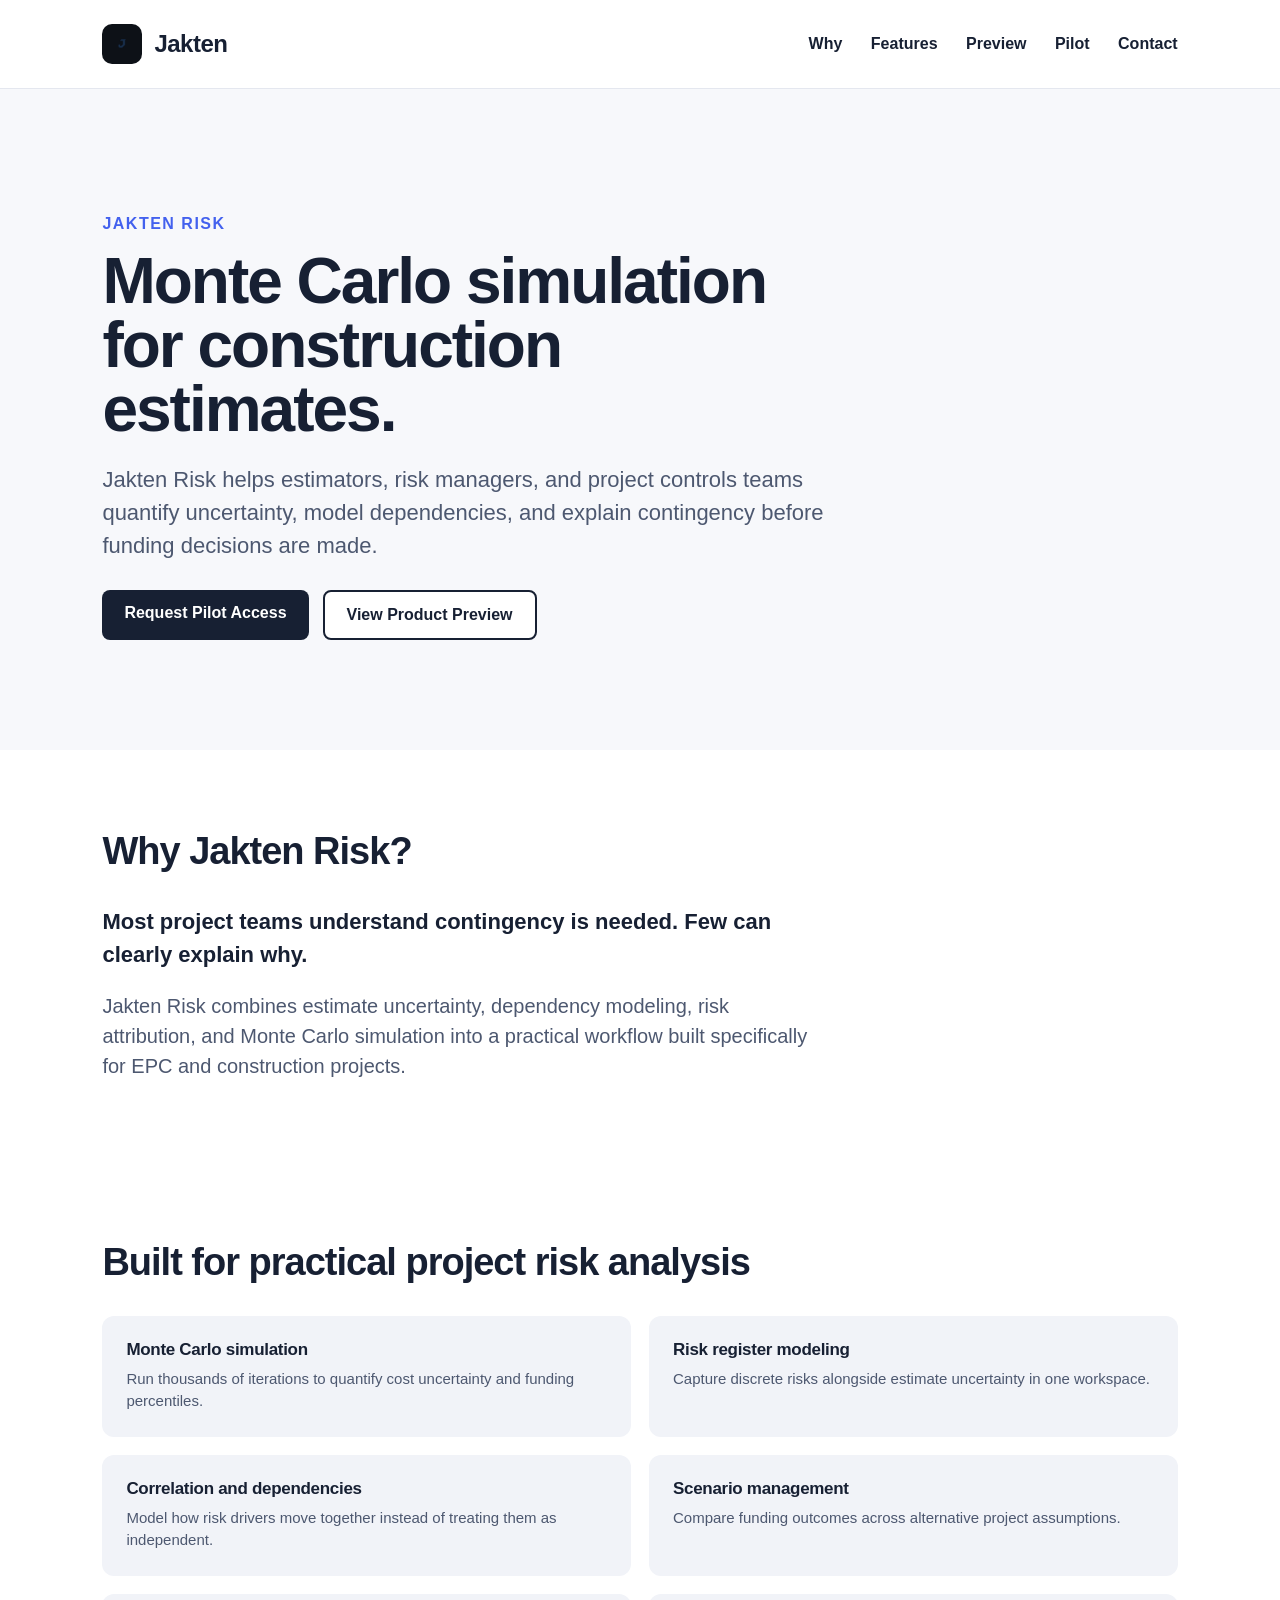
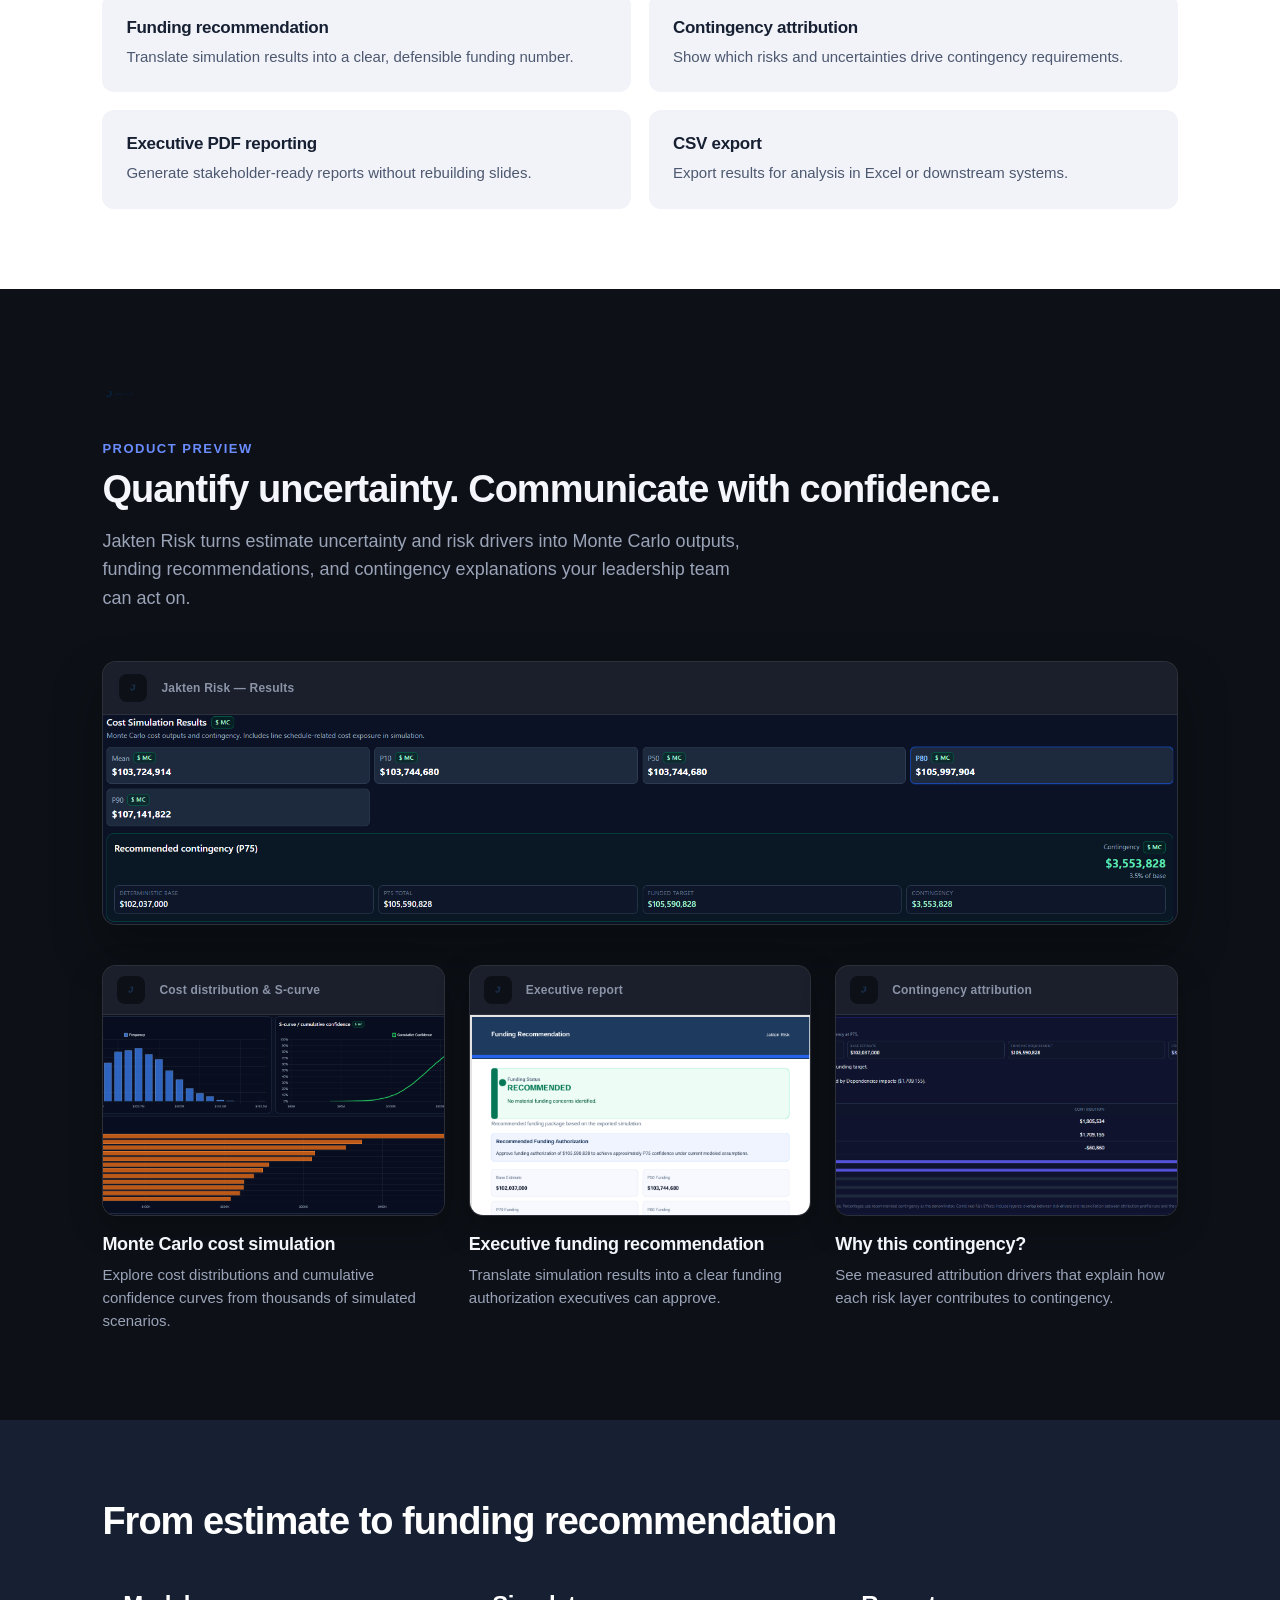
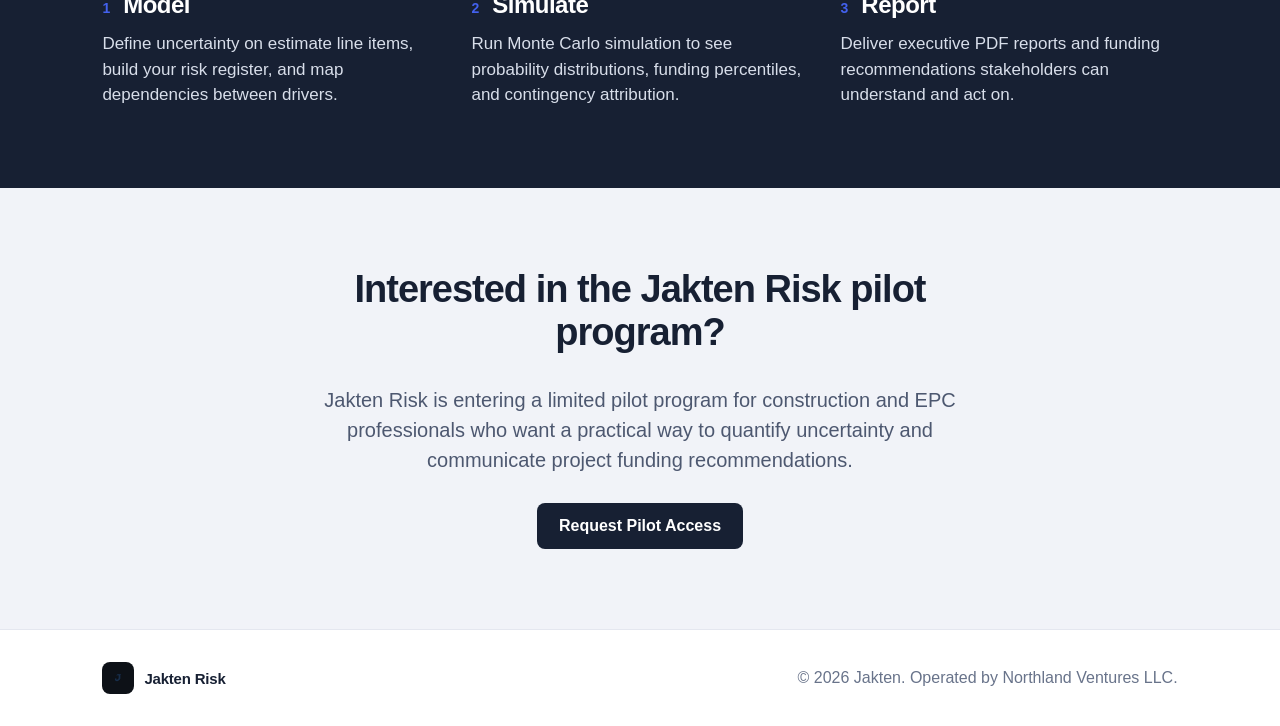
==== commit 5f946aa0: "Use unique showcase screenshots and integrate Jakten logos Co-authored-by: Cursor <cursoragent@curso" ====
--- a/index.html
+++ b/index.html
@@ -4,11 +4,17 @@
   <meta charset="UTF-8" />
   <meta name="viewport" content="width=device-width, initial-scale=1.0" />
   <title>Jakten Risk</title>
+  <link rel="icon" href="assets/Secondary Logo.png" type="image/png" />
   <link rel="stylesheet" href="styles.css" />
 </head>
 <body>
   <header class="site-header">
-    <div class="logo">Jakten</div>
+    <a class="logo" href="#">
+      <span class="logo-mark">
+        <img src="assets/Secondary Logo.png" alt="" />
+      </span>
+      <span class="logo-wordmark">Jakten</span>
+    </a>
     <nav>
       <a href="#why">Why</a>
       <a href="#features">Features</a>
@@ -85,6 +91,13 @@
 
     <section id="preview" class="product-showcase">
       <div class="product-showcase-inner">
+        <div class="showcase-brand">
+          <img
+            src="assets/Primary Logo.png"
+            alt="Jakten"
+            class="showcase-logo"
+          />
+        </div>
         <p class="product-showcase-eyebrow">Product preview</p>
         <h2>Quantify uncertainty. Communicate with confidence.</h2>
         <p class="product-showcase-intro">
@@ -95,10 +108,8 @@
 
         <div class="app-frame app-frame-hero">
           <div class="app-chrome" aria-hidden="true">
-            <div class="app-chrome-dots">
-              <span></span>
-              <span></span>
-              <span></span>
+            <div class="app-chrome-brand">
+              <img src="assets/Secondary Logo.png" alt="" />
             </div>
             <span class="app-chrome-label">Jakten Risk — Results</span>
           </div>
@@ -115,36 +126,32 @@
           <article class="showcase-card">
             <div class="app-frame app-frame-card">
               <div class="app-chrome app-chrome-compact" aria-hidden="true">
-                <div class="app-chrome-dots">
-                  <span></span>
-                  <span></span>
-                  <span></span>
+                <div class="app-chrome-brand">
+                  <img src="assets/Secondary Logo.png" alt="" />
                 </div>
-                <span class="app-chrome-label">Simulation</span>
-              </div>
-              <div class="app-frame-viewport app-crop app-crop-monte-carlo">
+                <span class="app-chrome-label">Cost distribution &amp; S-curve</span>
+              </div>
+              <div class="app-frame-viewport app-crop app-crop-charts">
                 <img
-                  src="assets/simulationresults.png"
-                  alt="Monte Carlo percentile outcomes from cost simulation"
+                  src="assets/charts.png"
+                  alt="Histogram and S-curve charts from Monte Carlo cost simulation"
                   loading="lazy"
                 />
               </div>
             </div>
             <div class="showcase-card-body">
               <h3>Monte Carlo cost simulation</h3>
-              <p>See P10 through P90 funding outcomes from thousands of simulated project scenarios.</p>
+              <p>Explore cost distributions and cumulative confidence curves from thousands of simulated scenarios.</p>
             </div>
           </article>
 
           <article class="showcase-card">
             <div class="app-frame app-frame-card">
               <div class="app-chrome app-chrome-compact" aria-hidden="true">
-                <div class="app-chrome-dots">
-                  <span></span>
-                  <span></span>
-                  <span></span>
+                <div class="app-chrome-brand">
+                  <img src="assets/Secondary Logo.png" alt="" />
                 </div>
-                <span class="app-chrome-label">Funding recommendation</span>
+                <span class="app-chrome-label">Executive report</span>
               </div>
               <div class="app-frame-viewport app-crop app-crop-funding">
                 <img
@@ -163,24 +170,22 @@
           <article class="showcase-card">
             <div class="app-frame app-frame-card">
               <div class="app-chrome app-chrome-compact" aria-hidden="true">
-                <div class="app-chrome-dots">
-                  <span></span>
-                  <span></span>
-                  <span></span>
+                <div class="app-chrome-brand">
+                  <img src="assets/Secondary Logo.png" alt="" />
                 </div>
                 <span class="app-chrome-label">Contingency attribution</span>
               </div>
-              <div class="app-frame-viewport app-crop app-crop-attribution">
+              <div class="app-frame-viewport app-crop app-crop-contingency">
                 <img
-                  src="assets/reports.png"
-                  alt="Contingency attribution showing primary drivers behind the recommended contingency"
+                  src="assets/contingencybreakdown.png"
+                  alt="Why this contingency breakdown showing measured attribution drivers"
                   loading="lazy"
                 />
               </div>
             </div>
             <div class="showcase-card-body">
               <h3>Why this contingency?</h3>
-              <p>Explain which estimate uncertainty and risk concentrations account for contingency.</p>
+              <p>See measured attribution drivers that explain how each risk layer contributes to contingency.</p>
             </div>
           </article>
         </div>
@@ -226,7 +231,15 @@
   </main>
 
   <footer>
-    <p>© 2026 Jakten. Operated by Northland Ventures LLC.</p>
+    <div class="footer-inner">
+      <div class="footer-brand">
+        <span class="footer-logo-mark">
+          <img src="assets/Secondary Logo.png" alt="" />
+        </span>
+        <span class="footer-wordmark">Jakten Risk</span>
+      </div>
+      <p>© 2026 Jakten. Operated by Northland Ventures LLC.</p>
+    </div>
   </footer>
 </body>
 </html>
--- a/styles.css
+++ b/styles.css
@@ -19,6 +19,35 @@
   }
   
   .logo {
+    display: flex;
+    align-items: center;
+    gap: 12px;
+    text-decoration: none;
+    color: inherit;
+  }
+
+  .logo-mark,
+  .footer-logo-mark,
+  .app-chrome-brand {
+    display: flex;
+    align-items: center;
+    justify-content: center;
+    flex-shrink: 0;
+    background: #0d1117;
+  }
+
+  .logo-mark {
+    width: 40px;
+    height: 40px;
+    border-radius: 10px;
+  }
+
+  .logo-mark img {
+    height: 22px;
+    width: auto;
+  }
+
+  .logo-wordmark {
     font-size: 24px;
     font-weight: 800;
     letter-spacing: -0.5px;
@@ -147,6 +176,17 @@
   .product-showcase-inner {
     max-width: 1120px;
     margin: 0 auto;
+  }
+
+  .showcase-brand {
+    margin-bottom: 28px;
+  }
+
+  .showcase-logo {
+    display: block;
+    height: 36px;
+    width: auto;
+    opacity: 0.92;
   }
 
   .product-showcase-eyebrow {
@@ -200,21 +240,15 @@
     padding: 10px 14px;
   }
 
-  .app-chrome-dots {
-    display: flex;
-    gap: 6px;
-    flex-shrink: 0;
-  }
-
-  .app-chrome-dots span {
-    width: 10px;
-    height: 10px;
-    border-radius: 50%;
-    background: #3a4152;
-  }
-
-  .app-chrome-dots span:first-child {
-    background: #5c6370;
+  .app-chrome-brand {
+    width: 28px;
+    height: 28px;
+    border-radius: 8px;
+  }
+
+  .app-chrome-brand img {
+    height: 16px;
+    width: auto;
   }
 
   .app-chrome-label {
@@ -251,16 +285,16 @@
     object-position: center top;
   }
 
-  .app-crop-monte-carlo img {
-    object-position: center 8%;
+  .app-crop-charts img {
+    object-position: center 6%;
   }
 
   .app-crop-funding img {
-    object-position: center 22%;
-  }
-
-  .app-crop-attribution img {
-    object-position: center 78%;
+    object-position: center top;
+  }
+
+  .app-crop-contingency img {
+    object-position: center 12%;
   }
 
   .showcase-features {
@@ -360,10 +394,46 @@
   }
   
   footer {
-    padding: 28px 8%;
+    padding: 32px 8%;
     color: #68738a;
     background: white;
     border-top: 1px solid #e4e7ef;
+  }
+
+  .footer-inner {
+    display: flex;
+    flex-wrap: wrap;
+    align-items: center;
+    justify-content: space-between;
+    gap: 16px;
+  }
+
+  .footer-brand {
+    display: flex;
+    align-items: center;
+    gap: 10px;
+  }
+
+  .footer-logo-mark {
+    width: 32px;
+    height: 32px;
+    border-radius: 8px;
+  }
+
+  .footer-logo-mark img {
+    height: 18px;
+    width: auto;
+  }
+
+  .footer-wordmark {
+    font-size: 15px;
+    font-weight: 700;
+    color: #172033;
+    letter-spacing: -0.2px;
+  }
+
+  footer p {
+    margin: 0;
   }
   
   @media (max-width: 1024px) {
@@ -422,4 +492,9 @@
       flex-direction: column;
       align-items: flex-start;
     }
+
+    .footer-inner {
+      flex-direction: column;
+      align-items: flex-start;
+    }
   }
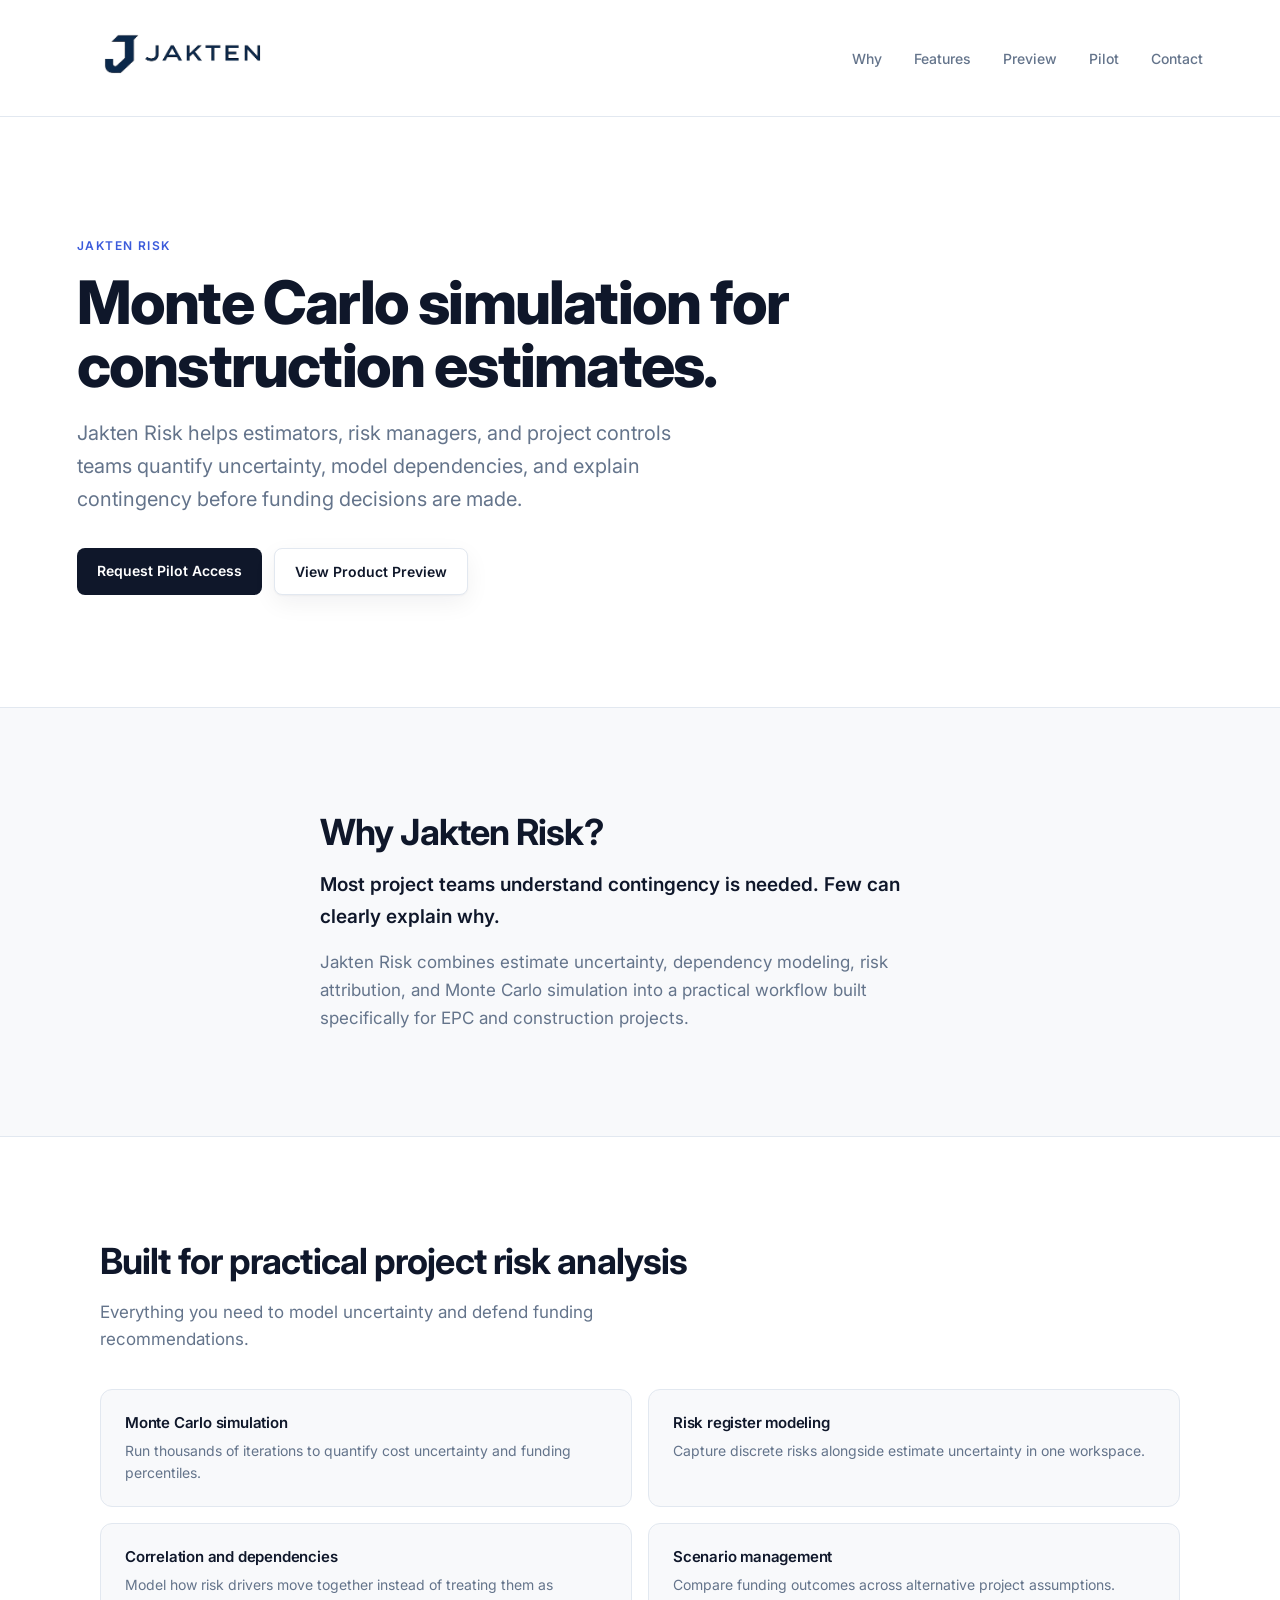
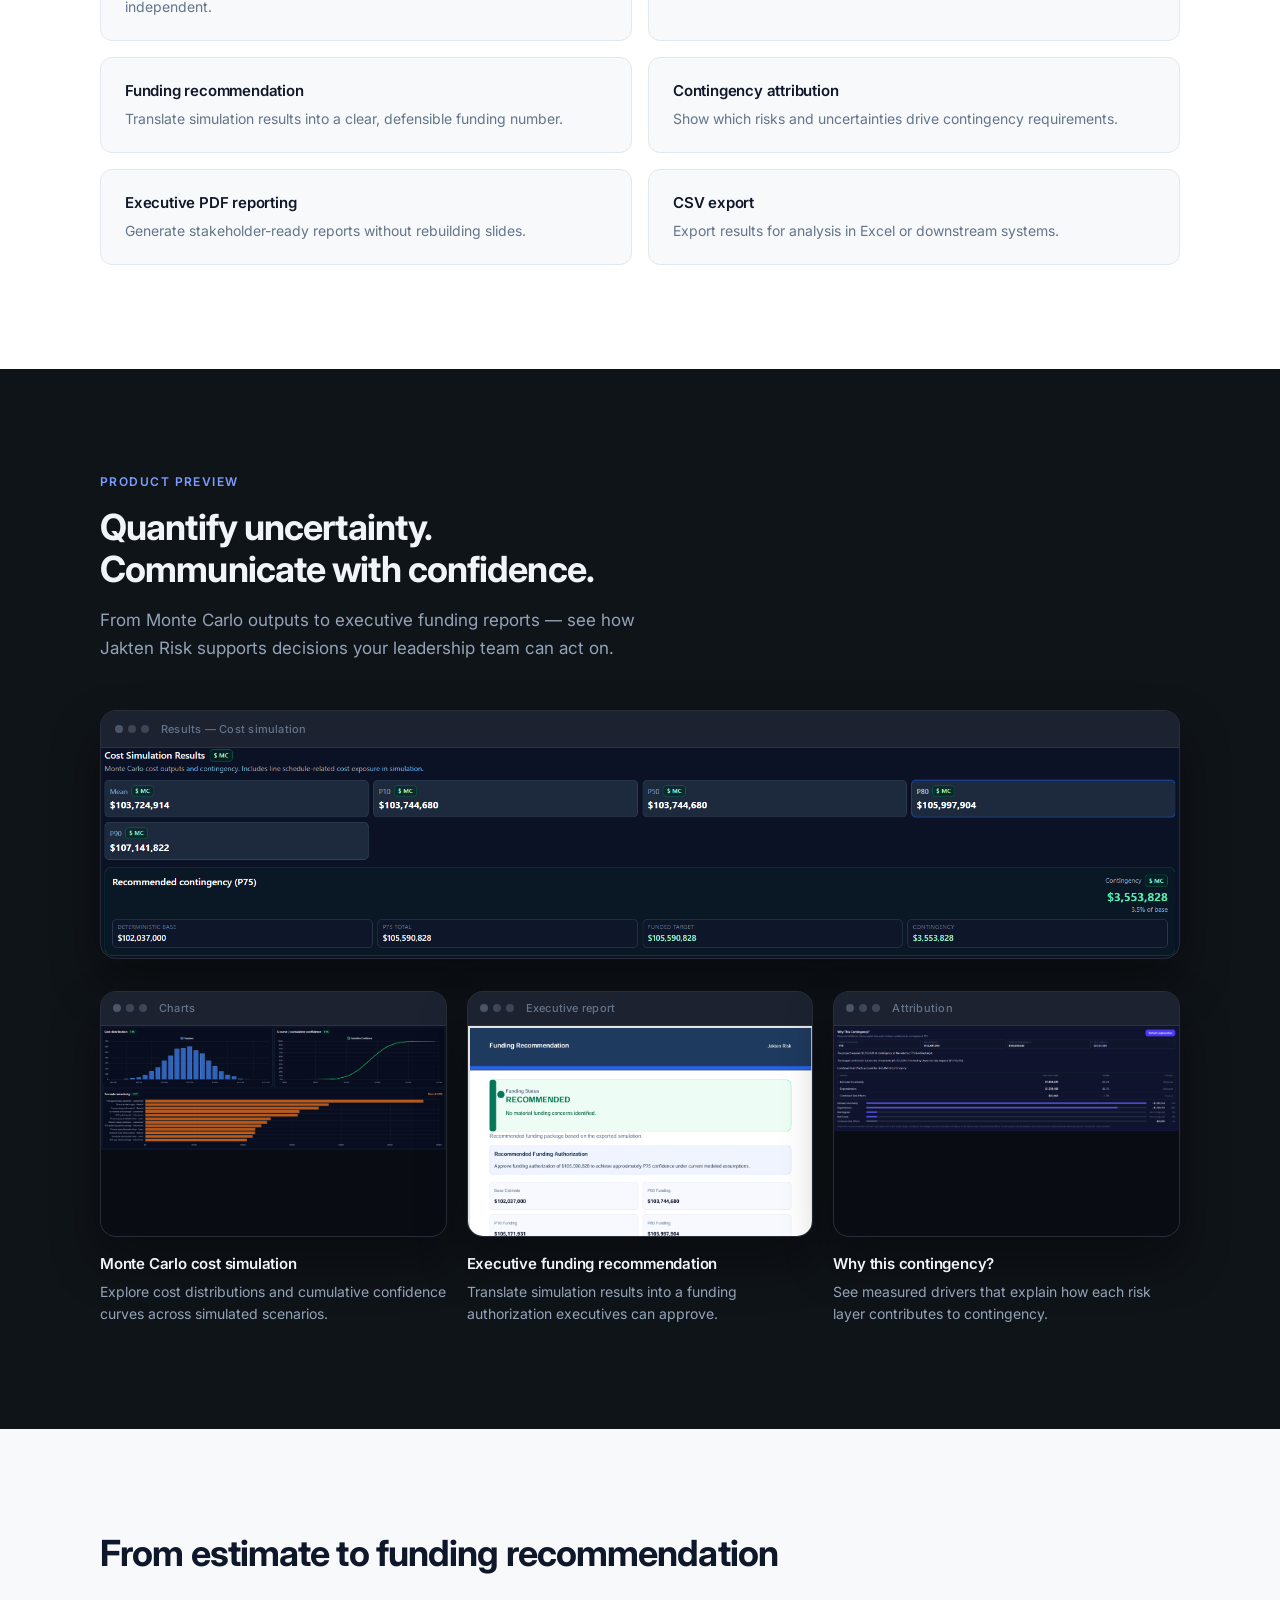
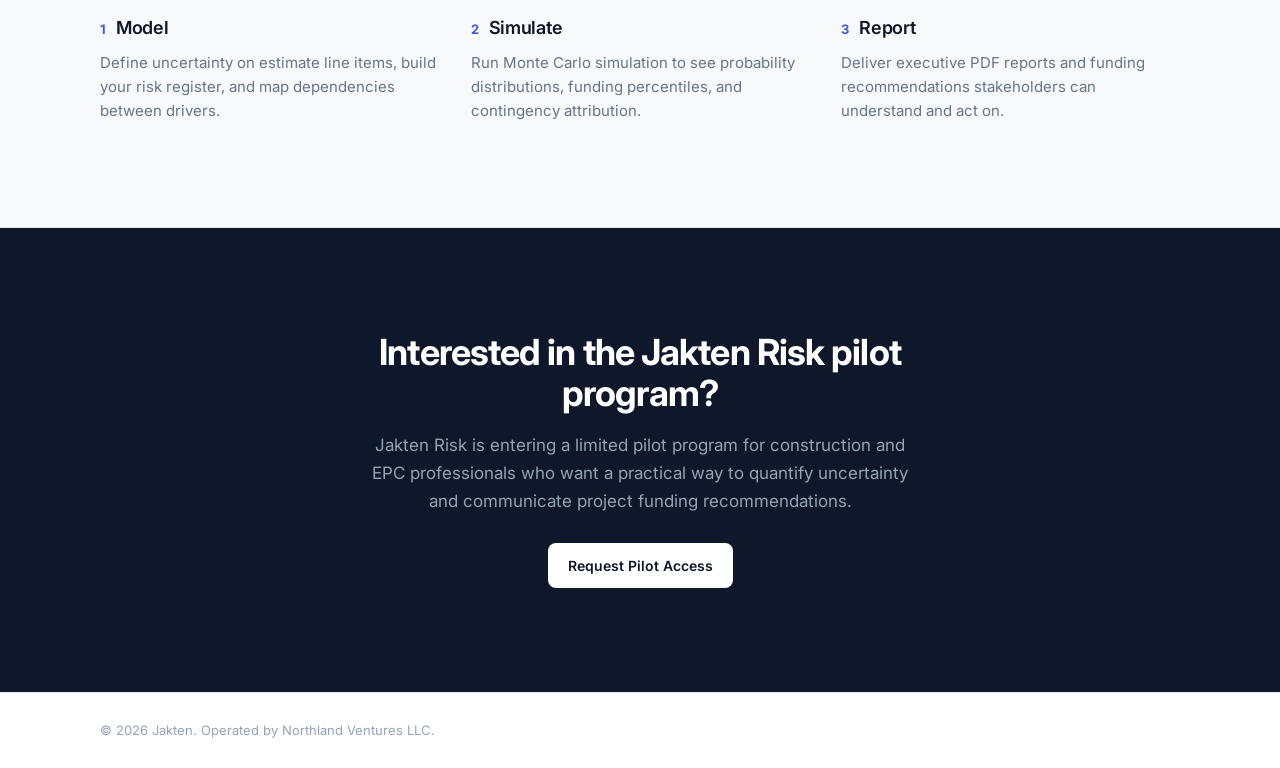
==== commit cbe0e5ad: "Redesign landing page with refined branding and showcase layout Co-authored-by: Cursor <cursoragent@" ====
--- a/index.html
+++ b/index.html
@@ -3,17 +3,17 @@
 <head>
   <meta charset="UTF-8" />
   <meta name="viewport" content="width=device-width, initial-scale=1.0" />
-  <title>Jakten Risk</title>
+  <title>Jakten Risk — Monte Carlo simulation for construction estimates</title>
   <link rel="icon" href="assets/Secondary Logo.png" type="image/png" />
+  <link rel="preconnect" href="https://fonts.googleapis.com" />
+  <link rel="preconnect" href="https://fonts.gstatic.com" crossorigin />
+  <link href="https://fonts.googleapis.com/css2?family=Inter:wght@400;500;600;700;800&display=swap" rel="stylesheet" />
   <link rel="stylesheet" href="styles.css" />
 </head>
 <body>
   <header class="site-header">
     <a class="logo" href="#">
-      <span class="logo-mark">
-        <img src="assets/Secondary Logo.png" alt="" />
-      </span>
-      <span class="logo-wordmark">Jakten</span>
+      <img src="assets/Primary Logo.png" alt="Jakten" class="logo-img" />
     </a>
     <nav>
       <a href="#why">Why</a>
@@ -26,92 +26,93 @@
 
   <main>
     <section class="hero">
-      <p class="eyebrow">Jakten Risk</p>
-      <h1>Monte Carlo simulation for construction estimates.</h1>
-      <p class="subtitle">
-        Jakten Risk helps estimators, risk managers, and project controls teams
-        quantify uncertainty, model dependencies, and explain contingency before
-        funding decisions are made.
-      </p>
-      <div class="hero-actions">
-        <a class="button" href="mailto:pilots@jakten.net">Request Pilot Access</a>
-        <a class="button button-secondary" href="#preview">View Product Preview</a>
+      <div class="hero-inner">
+        <p class="eyebrow">Jakten Risk</p>
+        <h1>Monte Carlo simulation for construction estimates.</h1>
+        <p class="subtitle">
+          Jakten Risk helps estimators, risk managers, and project controls teams
+          quantify uncertainty, model dependencies, and explain contingency before
+          funding decisions are made.
+        </p>
+        <div class="hero-actions">
+          <a class="button" href="mailto:pilots@jakten.net">Request Pilot Access</a>
+          <a class="button button-secondary" href="#preview">View Product Preview</a>
+        </div>
       </div>
     </section>
 
     <section id="why" class="section why">
-      <h2>Why Jakten Risk?</h2>
-      <p class="why-lead">
-        Most project teams understand contingency is needed. Few can clearly explain why.
-      </p>
-      <p>
-        Jakten Risk combines estimate uncertainty, dependency modeling, risk
-        attribution, and Monte Carlo simulation into a practical workflow built
-        specifically for EPC and construction projects.
-      </p>
+      <div class="section-inner">
+        <h2>Why Jakten Risk?</h2>
+        <p class="why-lead">
+          Most project teams understand contingency is needed. Few can clearly explain why.
+        </p>
+        <p>
+          Jakten Risk combines estimate uncertainty, dependency modeling, risk
+          attribution, and Monte Carlo simulation into a practical workflow built
+          specifically for EPC and construction projects.
+        </p>
+      </div>
     </section>
 
     <section id="features" class="section">
-      <h2>Built for practical project risk analysis</h2>
-      <div class="feature-grid">
-        <div class="feature-card">
-          <h3>Monte Carlo simulation</h3>
-          <p>Run thousands of iterations to quantify cost uncertainty and funding percentiles.</p>
-        </div>
-        <div class="feature-card">
-          <h3>Risk register modeling</h3>
-          <p>Capture discrete risks alongside estimate uncertainty in one workspace.</p>
-        </div>
-        <div class="feature-card">
-          <h3>Correlation and dependencies</h3>
-          <p>Model how risk drivers move together instead of treating them as independent.</p>
-        </div>
-        <div class="feature-card">
-          <h3>Scenario management</h3>
-          <p>Compare funding outcomes across alternative project assumptions.</p>
-        </div>
-        <div class="feature-card">
-          <h3>Funding recommendation</h3>
-          <p>Translate simulation results into a clear, defensible funding number.</p>
-        </div>
-        <div class="feature-card">
-          <h3>Contingency attribution</h3>
-          <p>Show which risks and uncertainties drive contingency requirements.</p>
-        </div>
-        <div class="feature-card">
-          <h3>Executive PDF reporting</h3>
-          <p>Generate stakeholder-ready reports without rebuilding slides.</p>
-        </div>
-        <div class="feature-card">
-          <h3>CSV export</h3>
-          <p>Export results for analysis in Excel or downstream systems.</p>
+      <div class="section-inner">
+        <h2>Built for practical project risk analysis</h2>
+        <p class="section-lead">Everything you need to model uncertainty and defend funding recommendations.</p>
+        <div class="feature-grid">
+          <div class="feature-card">
+            <h3>Monte Carlo simulation</h3>
+            <p>Run thousands of iterations to quantify cost uncertainty and funding percentiles.</p>
+          </div>
+          <div class="feature-card">
+            <h3>Risk register modeling</h3>
+            <p>Capture discrete risks alongside estimate uncertainty in one workspace.</p>
+          </div>
+          <div class="feature-card">
+            <h3>Correlation and dependencies</h3>
+            <p>Model how risk drivers move together instead of treating them as independent.</p>
+          </div>
+          <div class="feature-card">
+            <h3>Scenario management</h3>
+            <p>Compare funding outcomes across alternative project assumptions.</p>
+          </div>
+          <div class="feature-card">
+            <h3>Funding recommendation</h3>
+            <p>Translate simulation results into a clear, defensible funding number.</p>
+          </div>
+          <div class="feature-card">
+            <h3>Contingency attribution</h3>
+            <p>Show which risks and uncertainties drive contingency requirements.</p>
+          </div>
+          <div class="feature-card">
+            <h3>Executive PDF reporting</h3>
+            <p>Generate stakeholder-ready reports without rebuilding slides.</p>
+          </div>
+          <div class="feature-card">
+            <h3>CSV export</h3>
+            <p>Export results for analysis in Excel or downstream systems.</p>
+          </div>
         </div>
       </div>
     </section>
 
     <section id="preview" class="product-showcase">
       <div class="product-showcase-inner">
-        <div class="showcase-brand">
-          <img
-            src="assets/Primary Logo.png"
-            alt="Jakten"
-            class="showcase-logo"
-          />
-        </div>
-        <p class="product-showcase-eyebrow">Product preview</p>
-        <h2>Quantify uncertainty. Communicate with confidence.</h2>
-        <p class="product-showcase-intro">
-          Jakten Risk turns estimate uncertainty and risk drivers into Monte Carlo
-          outputs, funding recommendations, and contingency explanations your
-          leadership team can act on.
-        </p>
+        <header class="showcase-header">
+          <p class="eyebrow eyebrow-dark">Product preview</p>
+          <h2>Quantify uncertainty. Communicate with confidence.</h2>
+          <p class="showcase-intro">
+            From Monte Carlo outputs to executive funding reports — see how Jakten Risk
+            supports decisions your leadership team can act on.
+          </p>
+        </header>
 
         <div class="app-frame app-frame-hero">
           <div class="app-chrome" aria-hidden="true">
-            <div class="app-chrome-brand">
-              <img src="assets/Secondary Logo.png" alt="" />
-            </div>
-            <span class="app-chrome-label">Jakten Risk — Results</span>
+            <div class="app-chrome-dots">
+              <span></span><span></span><span></span>
+            </div>
+            <span class="app-chrome-label">Results — Cost simulation</span>
           </div>
           <div class="app-frame-viewport">
             <img
@@ -124,12 +125,12 @@
 
         <div class="showcase-features">
           <article class="showcase-card">
-            <div class="app-frame app-frame-card">
+            <div class="app-frame">
               <div class="app-chrome app-chrome-compact" aria-hidden="true">
-                <div class="app-chrome-brand">
-                  <img src="assets/Secondary Logo.png" alt="" />
+                <div class="app-chrome-dots">
+                  <span></span><span></span><span></span>
                 </div>
-                <span class="app-chrome-label">Cost distribution &amp; S-curve</span>
+                <span class="app-chrome-label">Charts</span>
               </div>
               <div class="app-frame-viewport app-crop app-crop-charts">
                 <img
@@ -141,15 +142,15 @@
             </div>
             <div class="showcase-card-body">
               <h3>Monte Carlo cost simulation</h3>
-              <p>Explore cost distributions and cumulative confidence curves from thousands of simulated scenarios.</p>
+              <p>Explore cost distributions and cumulative confidence curves across simulated scenarios.</p>
             </div>
           </article>
 
           <article class="showcase-card">
-            <div class="app-frame app-frame-card">
+            <div class="app-frame">
               <div class="app-chrome app-chrome-compact" aria-hidden="true">
-                <div class="app-chrome-brand">
-                  <img src="assets/Secondary Logo.png" alt="" />
+                <div class="app-chrome-dots">
+                  <span></span><span></span><span></span>
                 </div>
                 <span class="app-chrome-label">Executive report</span>
               </div>
@@ -163,17 +164,17 @@
             </div>
             <div class="showcase-card-body">
               <h3>Executive funding recommendation</h3>
-              <p>Translate simulation results into a clear funding authorization executives can approve.</p>
+              <p>Translate simulation results into a funding authorization executives can approve.</p>
             </div>
           </article>
 
           <article class="showcase-card">
-            <div class="app-frame app-frame-card">
+            <div class="app-frame">
               <div class="app-chrome app-chrome-compact" aria-hidden="true">
-                <div class="app-chrome-brand">
-                  <img src="assets/Secondary Logo.png" alt="" />
+                <div class="app-chrome-dots">
+                  <span></span><span></span><span></span>
                 </div>
-                <span class="app-chrome-label">Contingency attribution</span>
+                <span class="app-chrome-label">Attribution</span>
               </div>
               <div class="app-frame-viewport app-crop app-crop-contingency">
                 <img
@@ -185,61 +186,57 @@
             </div>
             <div class="showcase-card-body">
               <h3>Why this contingency?</h3>
-              <p>See measured attribution drivers that explain how each risk layer contributes to contingency.</p>
+              <p>See measured drivers that explain how each risk layer contributes to contingency.</p>
             </div>
           </article>
         </div>
       </div>
     </section>
 
-    <section class="section dark workflow">
-      <h2>From estimate to funding recommendation</h2>
-      <div class="workflow-steps">
-        <div class="workflow-step">
-          <div class="workflow-heading">
-            <span class="workflow-number">1</span>
-            <h3>Model</h3>
-          </div>
-          <p>Define uncertainty on estimate line items, build your risk register, and map dependencies between drivers.</p>
-        </div>
-        <div class="workflow-step">
-          <div class="workflow-heading">
-            <span class="workflow-number">2</span>
-            <h3>Simulate</h3>
-          </div>
-          <p>Run Monte Carlo simulation to see probability distributions, funding percentiles, and contingency attribution.</p>
-        </div>
-        <div class="workflow-step">
-          <div class="workflow-heading">
-            <span class="workflow-number">3</span>
-            <h3>Report</h3>
-          </div>
-          <p>Deliver executive PDF reports and funding recommendations stakeholders can understand and act on.</p>
+    <section class="section workflow">
+      <div class="section-inner">
+        <h2>From estimate to funding recommendation</h2>
+        <div class="workflow-steps">
+          <div class="workflow-step">
+            <div class="workflow-heading">
+              <span class="workflow-number">1</span>
+              <h3>Model</h3>
+            </div>
+            <p>Define uncertainty on estimate line items, build your risk register, and map dependencies between drivers.</p>
+          </div>
+          <div class="workflow-step">
+            <div class="workflow-heading">
+              <span class="workflow-number">2</span>
+              <h3>Simulate</h3>
+            </div>
+            <p>Run Monte Carlo simulation to see probability distributions, funding percentiles, and contingency attribution.</p>
+          </div>
+          <div class="workflow-step">
+            <div class="workflow-heading">
+              <span class="workflow-number">3</span>
+              <h3>Report</h3>
+            </div>
+            <p>Deliver executive PDF reports and funding recommendations stakeholders can understand and act on.</p>
+          </div>
         </div>
       </div>
     </section>
 
     <section id="pilot" class="section cta">
-      <h2>Interested in the Jakten Risk pilot program?</h2>
-      <p>
-        Jakten Risk is entering a limited pilot program for construction and EPC
-        professionals who want a practical way to quantify uncertainty and
-        communicate project funding recommendations.
-      </p>
-      <a class="button" href="mailto:pilots@jakten.net">Request Pilot Access</a>
+      <div class="section-inner cta-inner">
+        <h2>Interested in the Jakten Risk pilot program?</h2>
+        <p>
+          Jakten Risk is entering a limited pilot program for construction and EPC
+          professionals who want a practical way to quantify uncertainty and
+          communicate project funding recommendations.
+        </p>
+        <a class="button" href="mailto:pilots@jakten.net">Request Pilot Access</a>
+      </div>
     </section>
   </main>
 
   <footer>
-    <div class="footer-inner">
-      <div class="footer-brand">
-        <span class="footer-logo-mark">
-          <img src="assets/Secondary Logo.png" alt="" />
-        </span>
-        <span class="footer-wordmark">Jakten Risk</span>
-      </div>
-      <p>© 2026 Jakten. Operated by Northland Ventures LLC.</p>
-    </div>
+    <p>© 2026 Jakten. Operated by Northland Ventures LLC.</p>
   </footer>
 </body>
-</html>+</html>
--- a/styles.css
+++ b/styles.css
@@ -1,500 +1,529 @@
+:root {
+  --bg: #f8f9fb;
+  --surface: #ffffff;
+  --text: #0f172a;
+  --text-muted: #64748b;
+  --text-soft: #94a3b8;
+  --border: #e2e8f0;
+  --accent: #3b5bdb;
+  --accent-soft: #eef2ff;
+  --dark: #0f1419;
+  --dark-surface: #161b26;
+  --dark-border: rgba(255, 255, 255, 0.08);
+  --radius: 12px;
+  --radius-lg: 16px;
+  --shadow: 0 1px 2px rgba(15, 23, 42, 0.04), 0 8px 24px rgba(15, 23, 42, 0.06);
+  --shadow-dark: 0 24px 48px rgba(0, 0, 0, 0.4);
+  --max: 1080px;
+  --pad-x: clamp(20px, 6vw, 80px);
+  --section-y: clamp(72px, 9vw, 104px);
+  --font: "Inter", system-ui, -apple-system, sans-serif;
+  --hero-title: clamp(2.5rem, 5.5vw, 3.75rem);
+}
+
 * {
-    box-sizing: border-box;
-  }
-  
-  body {
-    margin: 0;
-    font-family: Arial, Helvetica, sans-serif;
-    color: #172033;
-    background: #f7f8fb;
-  }
-  
+  box-sizing: border-box;
+}
+
+html {
+  scroll-behavior: smooth;
+}
+
+body {
+  margin: 0;
+  font-family: var(--font);
+  color: var(--text);
+  background: var(--bg);
+  line-height: 1.5;
+  -webkit-font-smoothing: antialiased;
+}
+
+/* ── Header ── */
+
+.site-header {
+  position: sticky;
+  top: 0;
+  z-index: 100;
+  display: flex;
+  justify-content: space-between;
+  align-items: center;
+  padding: clamp(20px, 3vw, 28px) var(--pad-x);
+  background: rgba(255, 255, 255, 0.92);
+  backdrop-filter: blur(12px);
+  border-bottom: 1px solid var(--border);
+}
+
+.logo {
+  display: block;
+  height: var(--hero-title);
+  width: calc(var(--hero-title) * 3.6);
+  overflow: hidden;
+  flex-shrink: 0;
+  text-decoration: none;
+  line-height: 0;
+}
+
+.logo-img {
+  display: block;
+  width: 100%;
+  height: 100%;
+  object-fit: cover;
+  object-position: center 50%;
+}
+
+nav a {
+  margin-left: 28px;
+  color: var(--text-muted);
+  text-decoration: none;
+  font-size: 14px;
+  font-weight: 500;
+  transition: color 0.15s;
+}
+
+nav a:hover {
+  color: var(--text);
+}
+
+/* ── Typography ── */
+
+.eyebrow {
+  margin: 0 0 16px;
+  color: var(--accent);
+  font-size: 12px;
+  font-weight: 600;
+  text-transform: uppercase;
+  letter-spacing: 0.12em;
+}
+
+.eyebrow-dark {
+  color: #7c9cff;
+}
+
+h1 {
+  font-size: var(--hero-title);
+  line-height: 1.05;
+  margin: 0 0 20px;
+  letter-spacing: -0.03em;
+  font-weight: 800;
+}
+
+h2 {
+  font-size: clamp(1.75rem, 3.5vw, 2.25rem);
+  margin: 0 0 16px;
+  letter-spacing: -0.025em;
+  font-weight: 700;
+  line-height: 1.15;
+}
+
+.section-lead {
+  margin: 0 0 36px;
+  max-width: 520px;
+  font-size: 17px;
+  color: var(--text-muted);
+  line-height: 1.6;
+}
+
+/* ── Hero ── */
+
+.hero {
+  padding: clamp(64px, 10vw, 120px) var(--pad-x) clamp(80px, 10vw, 112px);
+  background: var(--surface);
+  border-bottom: 1px solid var(--border);
+}
+
+.hero-inner {
+  max-width: 720px;
+}
+
+.subtitle {
+  font-size: clamp(1.05rem, 2vw, 1.25rem);
+  line-height: 1.65;
+  color: var(--text-muted);
+  max-width: 600px;
+  margin: 0;
+}
+
+.hero-actions {
+  display: flex;
+  flex-wrap: wrap;
+  gap: 12px;
+  margin-top: 32px;
+}
+
+/* ── Buttons ── */
+
+.button {
+  display: inline-block;
+  padding: 12px 20px;
+  background: var(--text);
+  color: white;
+  border-radius: 8px;
+  text-decoration: none;
+  font-size: 14px;
+  font-weight: 600;
+  transition: background 0.15s, transform 0.15s;
+}
+
+.button:hover {
+  background: #1e293b;
+}
+
+.button-secondary {
+  background: var(--surface);
+  color: var(--text);
+  border: 1px solid var(--border);
+  box-shadow: var(--shadow);
+}
+
+.button-secondary:hover {
+  background: var(--bg);
+  border-color: #cbd5e1;
+}
+
+/* ── Sections ── */
+
+.section {
+  padding: var(--section-y) var(--pad-x);
+  background: var(--surface);
+}
+
+.section-inner {
+  max-width: var(--max);
+  margin: 0 auto;
+}
+
+.section + .section {
+  border-top: 1px solid var(--border);
+}
+
+/* ── Why ── */
+
+.why {
+  background: var(--bg);
+}
+
+.why .section-inner {
+  max-width: 640px;
+}
+
+.why p {
+  font-size: 17px;
+  line-height: 1.65;
+  color: var(--text-muted);
+  margin: 0;
+}
+
+.why .why-lead {
+  font-size: 19px;
+  font-weight: 600;
+  color: var(--text);
+  margin-bottom: 16px;
+}
+
+/* ── Features ── */
+
+.feature-grid {
+  display: grid;
+  grid-template-columns: repeat(2, 1fr);
+  gap: 16px;
+}
+
+.feature-card {
+  padding: 22px 24px;
+  background: var(--bg);
+  border: 1px solid var(--border);
+  border-radius: var(--radius);
+  transition: border-color 0.15s, box-shadow 0.15s;
+}
+
+.feature-card:hover {
+  border-color: #cbd5e1;
+  box-shadow: var(--shadow);
+}
+
+.feature-card h3 {
+  margin: 0 0 6px;
+  font-size: 15px;
+  font-weight: 600;
+  letter-spacing: -0.2px;
+}
+
+.feature-card p {
+  margin: 0;
+  font-size: 14px;
+  line-height: 1.55;
+  color: var(--text-muted);
+}
+
+/* ── Product showcase ── */
+
+.product-showcase {
+  padding: var(--section-y) var(--pad-x);
+  background: var(--dark);
+  color: #cbd5e1;
+}
+
+.product-showcase-inner {
+  max-width: var(--max);
+  margin: 0 auto;
+}
+
+.showcase-header {
+  max-width: 560px;
+  margin-bottom: 48px;
+}
+
+.showcase-header h2 {
+  color: #f1f5f9;
+}
+
+.showcase-intro {
+  margin: 0;
+  font-size: 17px;
+  line-height: 1.65;
+  color: #94a3b8;
+}
+
+.app-frame {
+  border: 1px solid var(--dark-border);
+  border-radius: var(--radius-lg);
+  overflow: hidden;
+  background: var(--dark-surface);
+  box-shadow: var(--shadow-dark);
+}
+
+.app-frame-hero {
+  margin-bottom: 32px;
+}
+
+.app-chrome {
+  display: flex;
+  align-items: center;
+  gap: 12px;
+  padding: 10px 14px;
+  background: #1c2230;
+  border-bottom: 1px solid var(--dark-border);
+}
+
+.app-chrome-compact {
+  padding: 8px 12px;
+}
+
+.app-chrome-dots {
+  display: flex;
+  gap: 5px;
+  flex-shrink: 0;
+}
+
+.app-chrome-dots span {
+  width: 8px;
+  height: 8px;
+  border-radius: 50%;
+  background: #3d4556;
+}
+
+.app-chrome-dots span:nth-child(1) { background: #4a5568; }
+.app-chrome-dots span:nth-child(2) { background: #3d4556; }
+.app-chrome-dots span:nth-child(3) { background: #3d4556; }
+
+.app-chrome-label {
+  font-size: 11px;
+  font-weight: 500;
+  color: #64748b;
+  letter-spacing: 0.02em;
+}
+
+.app-frame-viewport {
+  background: #0a0c14;
+  line-height: 0;
+}
+
+.app-frame-viewport img {
+  display: block;
+  width: 100%;
+  height: auto;
+}
+
+.app-crop {
+  height: 210px;
+  overflow: hidden;
+}
+
+.app-crop img {
+  width: 100%;
+  height: 100%;
+  object-fit: cover;
+  object-position: center top;
+}
+
+.app-crop-charts img,
+.app-crop-contingency img {
+  object-fit: contain;
+  object-position: center top;
+}
+
+.app-crop-funding img {
+  object-fit: cover;
+  object-position: center top;
+}
+
+.showcase-features {
+  display: grid;
+  grid-template-columns: repeat(3, 1fr);
+  gap: 20px;
+}
+
+.showcase-card {
+  display: flex;
+  flex-direction: column;
+  gap: 16px;
+}
+
+.showcase-card-body h3 {
+  margin: 0 0 6px;
+  font-size: 15px;
+  font-weight: 600;
+  color: #f1f5f9;
+  letter-spacing: -0.2px;
+}
+
+.showcase-card-body p {
+  margin: 0;
+  font-size: 14px;
+  line-height: 1.55;
+  color: #94a3b8;
+}
+
+/* ── Workflow ── */
+
+.workflow {
+  background: var(--bg);
+}
+
+.workflow-steps {
+  display: grid;
+  grid-template-columns: repeat(3, 1fr);
+  gap: 32px;
+  margin-top: 40px;
+}
+
+.workflow-heading {
+  display: flex;
+  align-items: baseline;
+  gap: 10px;
+  margin-bottom: 10px;
+}
+
+.workflow-number {
+  font-size: 13px;
+  font-weight: 700;
+  color: var(--accent);
+  flex-shrink: 0;
+}
+
+.workflow-step h3 {
+  margin: 0;
+  font-size: 18px;
+  font-weight: 600;
+  letter-spacing: -0.3px;
+}
+
+.workflow-step p {
+  margin: 0;
+  font-size: 15px;
+  line-height: 1.6;
+  color: var(--text-muted);
+}
+
+/* ── CTA ── */
+
+.cta {
+  background: var(--text);
+  color: white;
+  text-align: center;
+}
+
+.cta-inner {
+  max-width: 560px;
+}
+
+.cta h2 {
+  color: white;
+}
+
+.cta p {
+  margin: 0 0 28px;
+  font-size: 17px;
+  line-height: 1.65;
+  color: #94a3b8;
+}
+
+.cta .button {
+  background: white;
+  color: var(--text);
+}
+
+.cta .button:hover {
+  background: #f1f5f9;
+}
+
+/* ── Footer ── */
+
+footer {
+  padding: 28px var(--pad-x);
+  color: var(--text-soft);
+  font-size: 13px;
+  background: var(--surface);
+  border-top: 1px solid var(--border);
+}
+
+footer p {
+  margin: 0;
+  max-width: var(--max);
+  margin-inline: auto;
+}
+
+/* ── Responsive ── */
+
+@media (max-width: 1024px) {
+  .showcase-features {
+    grid-template-columns: 1fr;
+    max-width: 480px;
+    margin-inline: auto;
+  }
+}
+
+@media (max-width: 800px) {
   .site-header {
-    display: flex;
-    justify-content: space-between;
-    align-items: center;
-    padding: 24px 8%;
-    background: white;
-    border-bottom: 1px solid #e4e7ef;
-  }
-  
-  .logo {
-    display: flex;
-    align-items: center;
-    gap: 12px;
-    text-decoration: none;
-    color: inherit;
-  }
-
-  .logo-mark,
-  .footer-logo-mark,
-  .app-chrome-brand {
-    display: flex;
-    align-items: center;
-    justify-content: center;
-    flex-shrink: 0;
-    background: #0d1117;
-  }
-
-  .logo-mark {
-    width: 40px;
-    height: 40px;
-    border-radius: 10px;
-  }
-
-  .logo-mark img {
-    height: 22px;
-    width: auto;
-  }
-
-  .logo-wordmark {
-    font-size: 24px;
-    font-weight: 800;
-    letter-spacing: -0.5px;
-  }
-  
+    flex-direction: column;
+    align-items: flex-start;
+    gap: 14px;
+  }
+
   nav a {
-    margin-left: 24px;
-    color: #172033;
-    text-decoration: none;
-    font-weight: 600;
-  }
-  
-  .hero {
-    padding: 110px 8%;
-    max-width: 950px;
-  }
-  
-  .eyebrow {
-    color: #4361ee;
-    font-weight: 700;
-    text-transform: uppercase;
-    letter-spacing: 1.5px;
-  }
-  
-  h1 {
-    font-size: 64px;
-    line-height: 1;
-    margin: 16px 0;
-    letter-spacing: -2px;
-  }
-  
-  .subtitle {
-    font-size: 22px;
-    line-height: 1.5;
-    color: #4d5870;
-    max-width: 760px;
-  }
-  
+    margin-left: 0;
+    margin-right: 20px;
+  }
+
+  .feature-grid {
+    grid-template-columns: 1fr;
+  }
+
+  .workflow-steps {
+    grid-template-columns: 1fr;
+    gap: 28px;
+  }
+
   .hero-actions {
-    display: flex;
-    flex-wrap: wrap;
-    gap: 14px;
-    margin-top: 28px;
-  }
-
-  .button {
-    display: inline-block;
-    padding: 14px 22px;
-    background: #172033;
-    color: white;
-    border-radius: 8px;
-    text-decoration: none;
-    font-weight: 700;
-  }
-
-  .button-secondary {
-    background: white;
-    color: #172033;
-    border: 2px solid #172033;
-  }
-
-  .button-secondary:hover {
-    background: #f1f3f8;
-  }
-
-  .why p {
-    max-width: 720px;
-    font-size: 20px;
-    line-height: 1.5;
-    color: #4d5870;
-    margin: 0;
-  }
-
-  .why .why-lead {
-    font-size: 22px;
-    font-weight: 700;
-    color: #172033;
-    margin-bottom: 20px;
-  }
-  
-  .section {
-    padding: 80px 8%;
-    background: white;
-  }
-  
-  .section h2 {
-    font-size: 38px;
-    margin-top: 0;
-    letter-spacing: -1px;
-  }
-  
-  .feature-grid {
-    display: grid;
-    grid-template-columns: repeat(2, 1fr);
-    gap: 18px;
-    margin-top: 32px;
-  }
-
-  .feature-card {
-    background: #f1f3f8;
-    padding: 24px;
-    border-radius: 12px;
-  }
-
-  .feature-card h3 {
-    margin: 0 0 8px;
-    font-size: 17px;
-    font-weight: 700;
-    letter-spacing: -0.3px;
-  }
-
-  .feature-card p {
-    margin: 0;
-    font-size: 15px;
-    line-height: 1.5;
-    font-weight: 400;
-    color: #4d5870;
-  }
-
-  .product-showcase {
-    padding: 88px 8%;
-    background: #0d1117;
-    color: #d8deea;
-  }
-
-  .product-showcase-inner {
-    max-width: 1120px;
-    margin: 0 auto;
-  }
-
-  .showcase-brand {
-    margin-bottom: 28px;
-  }
-
-  .showcase-logo {
-    display: block;
-    height: 36px;
-    width: auto;
-    opacity: 0.92;
-  }
-
-  .product-showcase-eyebrow {
-    margin: 0 0 12px;
-    color: #6b8cff;
-    font-size: 13px;
-    font-weight: 700;
-    letter-spacing: 1.5px;
-    text-transform: uppercase;
-  }
-
-  .product-showcase h2 {
-    margin: 0 0 16px;
-    font-size: 38px;
-    letter-spacing: -1px;
-    color: #f4f6fb;
-  }
-
-  .product-showcase-intro {
-    max-width: 640px;
-    margin: 0 0 48px;
-    font-size: 18px;
-    line-height: 1.6;
-    color: #9aa3b8;
-  }
-
-  .app-frame {
-    border: 1px solid rgba(255, 255, 255, 0.1);
-    border-radius: 14px;
-    overflow: hidden;
-    background: #151921;
-    box-shadow:
-      0 24px 48px rgba(0, 0, 0, 0.35),
-      0 0 0 1px rgba(255, 255, 255, 0.04) inset;
-  }
-
-  .app-frame-hero {
-    margin-bottom: 40px;
-  }
-
-  .app-chrome {
-    display: flex;
-    align-items: center;
-    gap: 14px;
-    padding: 12px 16px;
-    background: #1a1f2b;
-    border-bottom: 1px solid rgba(255, 255, 255, 0.08);
-  }
-
-  .app-chrome-compact {
-    padding: 10px 14px;
-  }
-
-  .app-chrome-brand {
-    width: 28px;
-    height: 28px;
-    border-radius: 8px;
-  }
-
-  .app-chrome-brand img {
-    height: 16px;
-    width: auto;
-  }
-
-  .app-chrome-label {
-    font-size: 12px;
-    font-weight: 600;
-    color: #8b93a7;
-    letter-spacing: 0.2px;
-    white-space: nowrap;
-    overflow: hidden;
-    text-overflow: ellipsis;
-  }
-
-  .app-frame-viewport {
-    background: #0a0c14;
-    line-height: 0;
-  }
-
-  .app-frame-viewport img {
-    display: block;
-    width: 100%;
-    height: auto;
+    flex-direction: column;
+    align-items: stretch;
+  }
+
+  .hero-actions .button {
+    text-align: center;
   }
 
   .app-crop {
-    height: 200px;
-    overflow: hidden;
-    position: relative;
-  }
-
-  .app-crop img {
-    width: 100%;
-    height: 100%;
-    object-fit: cover;
-    object-position: center top;
-  }
-
-  .app-crop-charts img {
-    object-position: center 6%;
-  }
-
-  .app-crop-funding img {
-    object-position: center top;
-  }
-
-  .app-crop-contingency img {
-    object-position: center 12%;
-  }
-
-  .showcase-features {
-    display: grid;
-    grid-template-columns: repeat(3, 1fr);
-    gap: 24px;
-  }
-
-  .showcase-card {
-    display: flex;
-    flex-direction: column;
-    gap: 18px;
-  }
-
-  .app-frame-card {
-    box-shadow:
-      0 12px 32px rgba(0, 0, 0, 0.28),
-      0 0 0 1px rgba(255, 255, 255, 0.04) inset;
-  }
-
-  .showcase-card-body h3 {
-    margin: 0 0 8px;
-    font-size: 18px;
-    font-weight: 700;
-    color: #f4f6fb;
-    letter-spacing: -0.3px;
-  }
-
-  .showcase-card-body p {
-    margin: 0;
-    font-size: 15px;
-    line-height: 1.55;
-    color: #9aa3b8;
-  }
-
-  .dark {
-    background: #172033;
-    color: white;
-  }
-  
-  .workflow-steps {
-    display: grid;
-    grid-template-columns: repeat(3, 1fr);
-    gap: 32px;
-    margin-top: 40px;
-  }
-
-  .workflow-step {
-    padding-top: 8px;
-  }
-
-  .workflow-heading {
-    display: flex;
-    align-items: baseline;
-    gap: 12px;
-    margin-bottom: 12px;
-  }
-
-  .workflow-number {
-    font-size: 14px;
-    font-weight: 700;
-    color: #4361ee;
-    letter-spacing: 1px;
-    flex-shrink: 0;
-  }
-
-  .workflow-step h3 {
-    margin: 0;
-    font-size: 24px;
-    letter-spacing: -0.5px;
-  }
-
-  .workflow-step p {
-    margin: 0;
-    color: #d8deea;
-    font-size: 17px;
-    line-height: 1.5;
-  }
-
-  .cta {
-    background: #f1f3f8;
-    text-align: center;
-  }
-
-  .cta h2 {
-    max-width: 720px;
-    margin-left: auto;
-    margin-right: auto;
-  }
-
-  .cta p {
-    max-width: 680px;
-    margin: 0 auto 28px;
-    font-size: 20px;
-    line-height: 1.5;
-    color: #4d5870;
-  }
-  
-  footer {
-    padding: 32px 8%;
-    color: #68738a;
-    background: white;
-    border-top: 1px solid #e4e7ef;
-  }
-
-  .footer-inner {
-    display: flex;
-    flex-wrap: wrap;
-    align-items: center;
-    justify-content: space-between;
-    gap: 16px;
-  }
-
-  .footer-brand {
-    display: flex;
-    align-items: center;
-    gap: 10px;
-  }
-
-  .footer-logo-mark {
-    width: 32px;
-    height: 32px;
-    border-radius: 8px;
-  }
-
-  .footer-logo-mark img {
-    height: 18px;
-    width: auto;
-  }
-
-  .footer-wordmark {
-    font-size: 15px;
-    font-weight: 700;
-    color: #172033;
-    letter-spacing: -0.2px;
-  }
-
-  footer p {
-    margin: 0;
-  }
-  
-  @media (max-width: 1024px) {
-    .showcase-features {
-      grid-template-columns: 1fr;
-      max-width: 520px;
-      margin: 0 auto;
-    }
-  }
-
-  @media (max-width: 800px) {
-    .site-header {
-      display: block;
-    }
-  
-    nav {
-      margin-top: 16px;
-    }
-  
-    nav a {
-      margin-left: 0;
-      margin-right: 16px;
-    }
-  
-    h1 {
-      font-size: 44px;
-    }
-  
-    .feature-grid {
-      grid-template-columns: 1fr;
-    }
-
-    .workflow-steps {
-      grid-template-columns: 1fr;
-      gap: 36px;
-    }
-
-    .product-showcase {
-      padding: 64px 8%;
-    }
-
-    .product-showcase h2 {
-      font-size: 30px;
-    }
-
-    .showcase-features {
-      grid-template-columns: 1fr;
-      gap: 32px;
-    }
-
-    .app-crop {
-      height: 180px;
-    }
-
-    .hero-actions {
-      flex-direction: column;
-      align-items: flex-start;
-    }
-
-    .footer-inner {
-      flex-direction: column;
-      align-items: flex-start;
-    }
-  }+    height: 190px;
+  }
+}
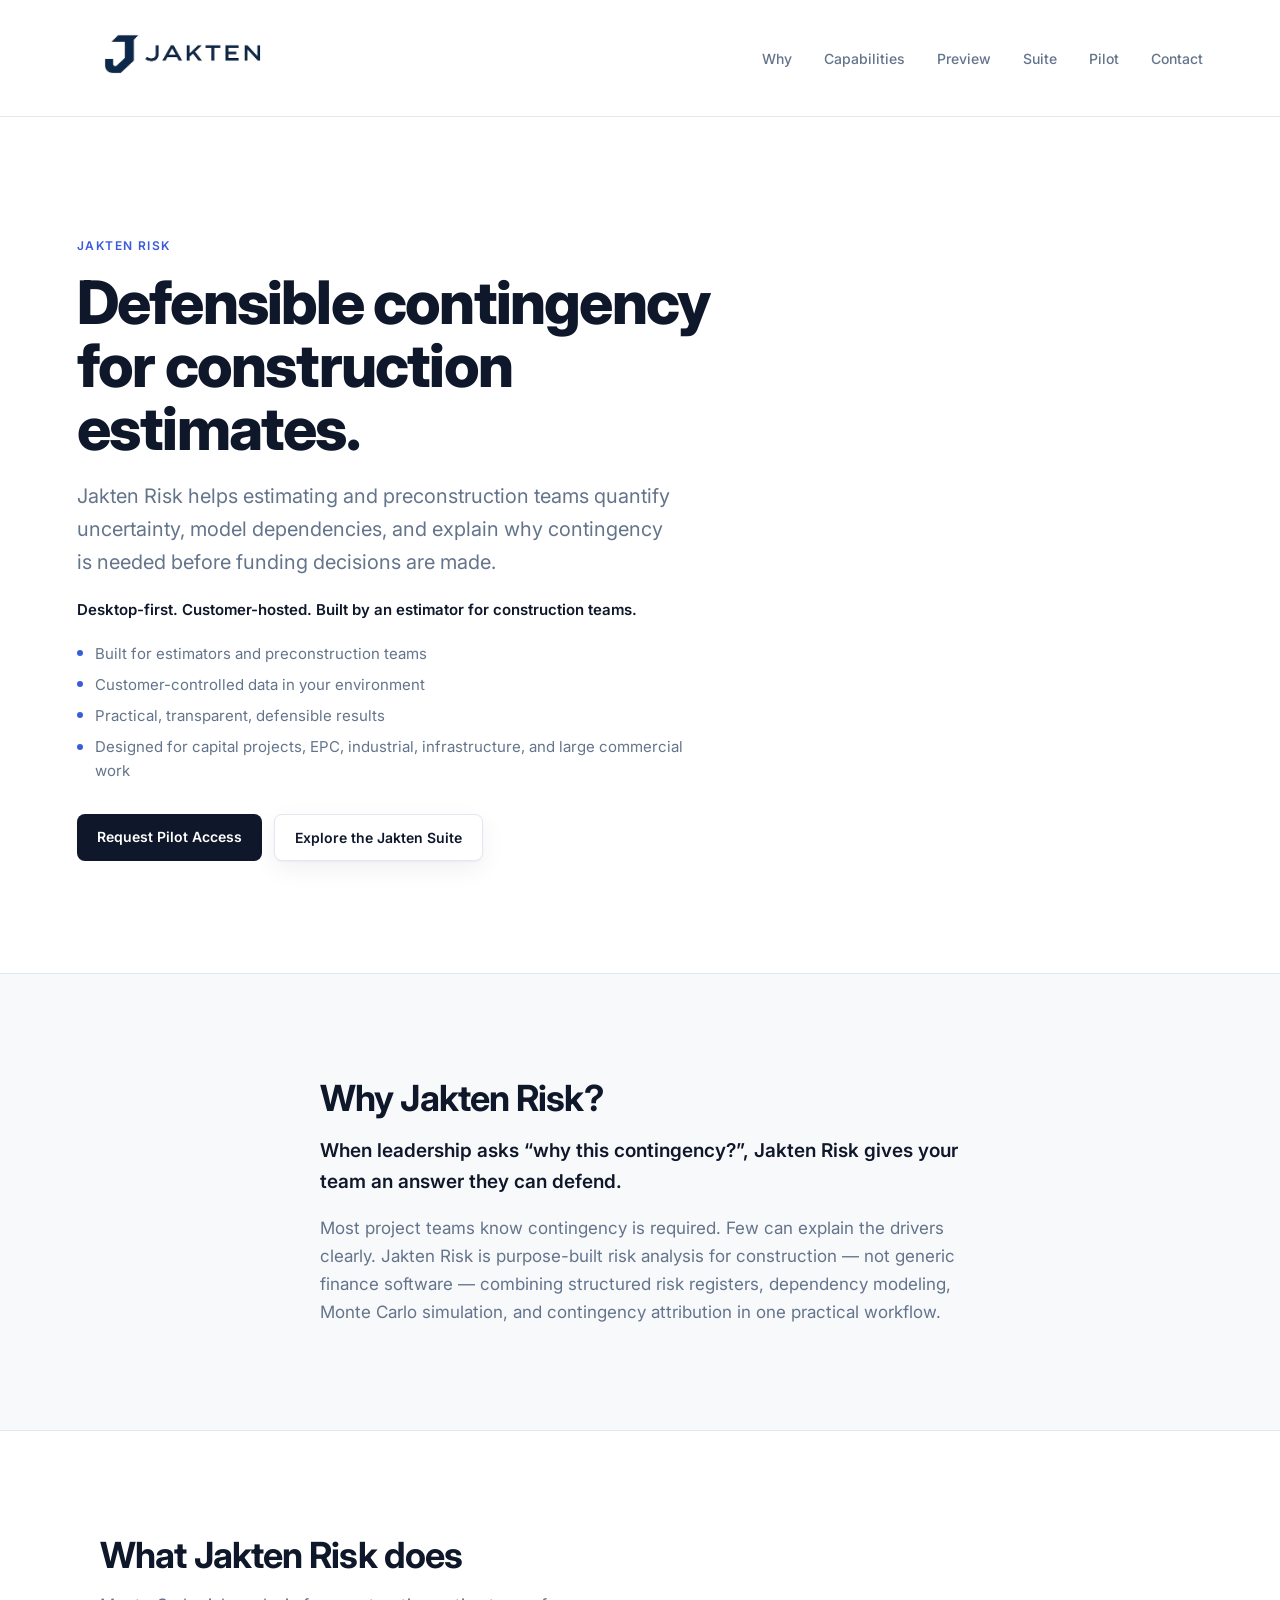
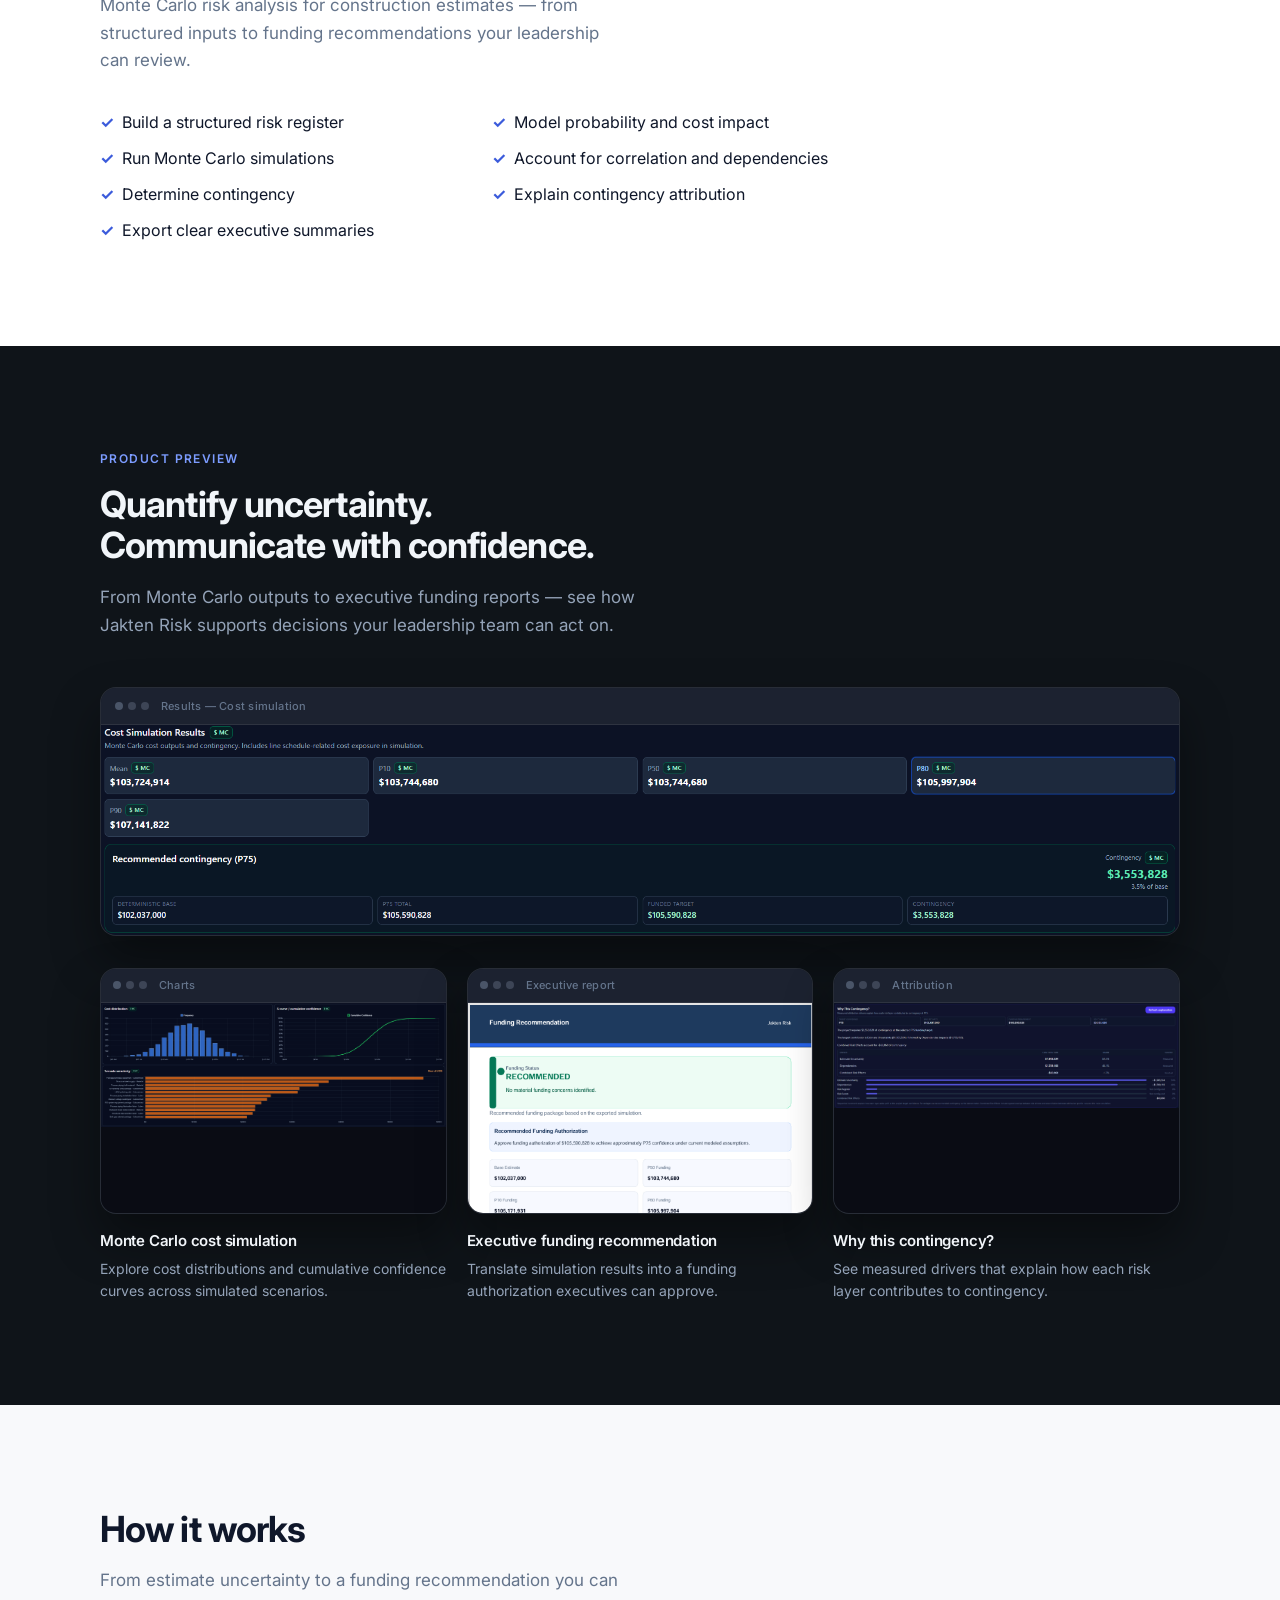
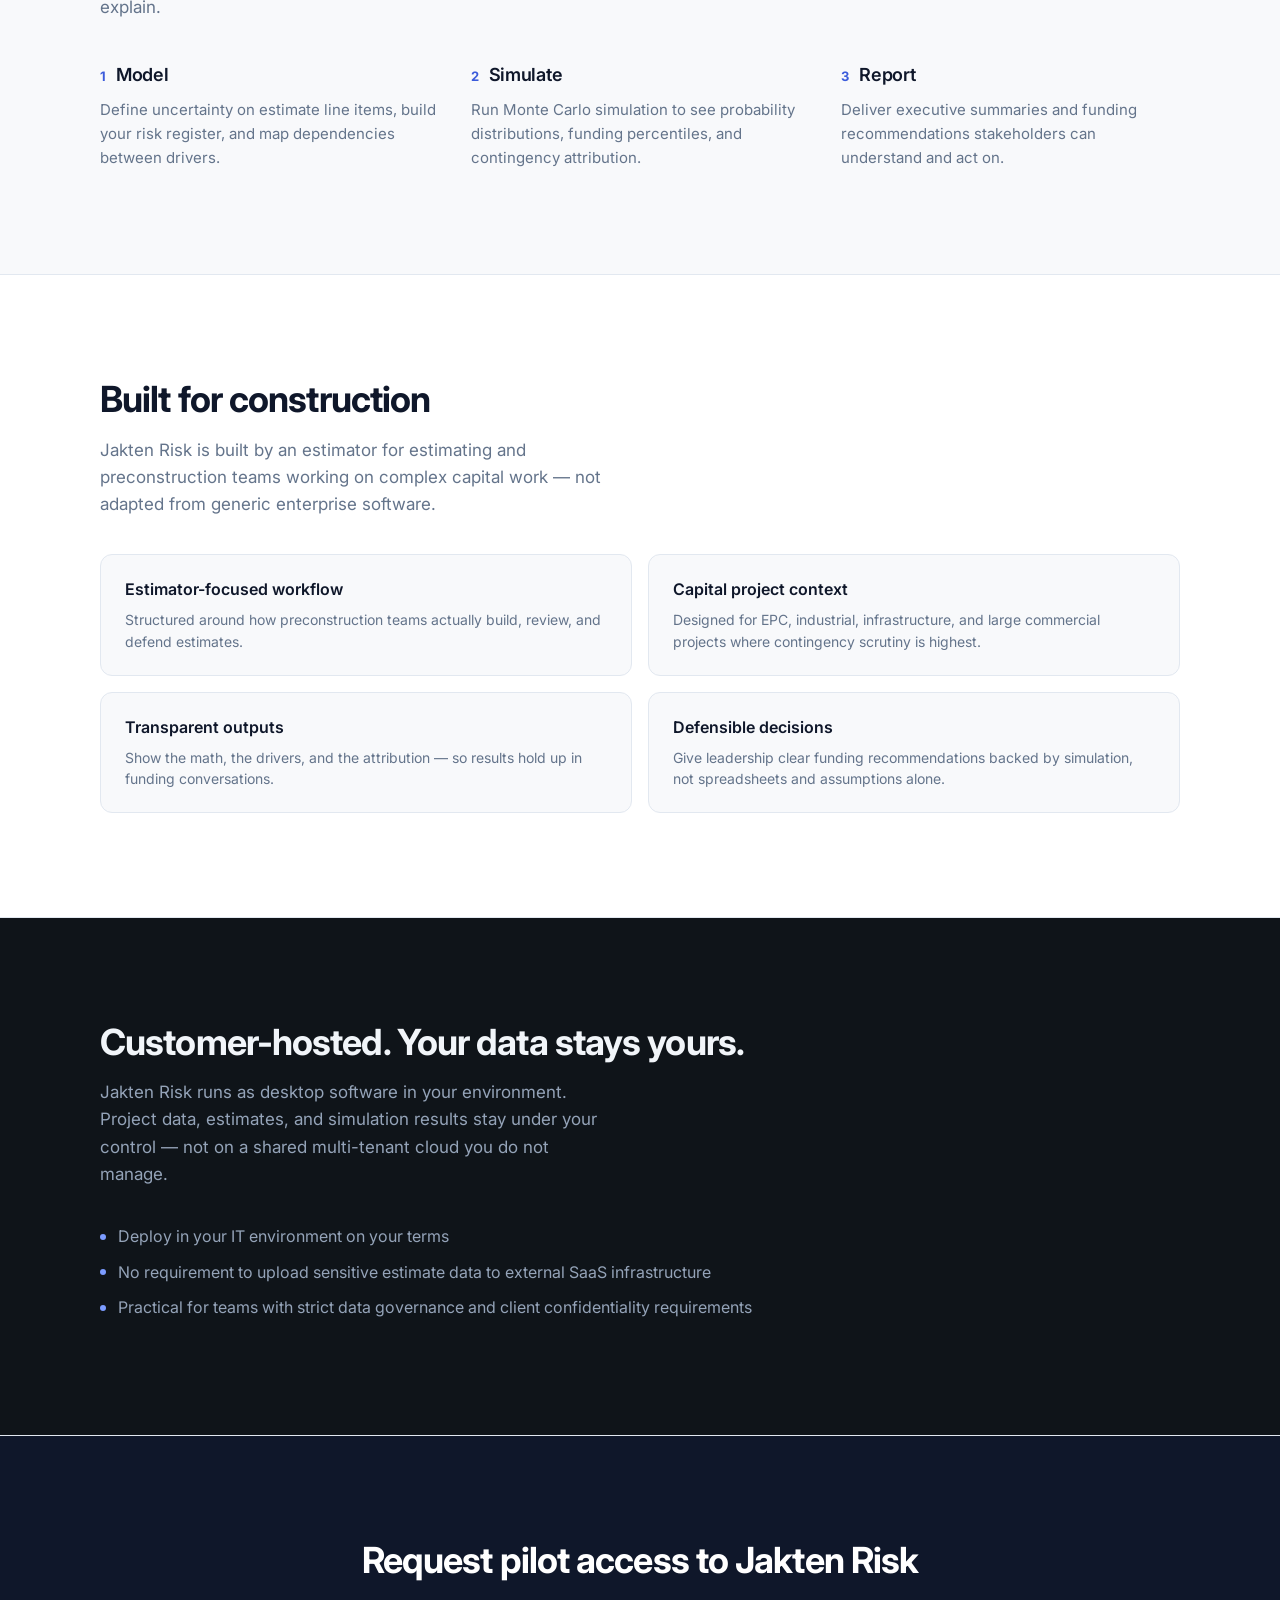
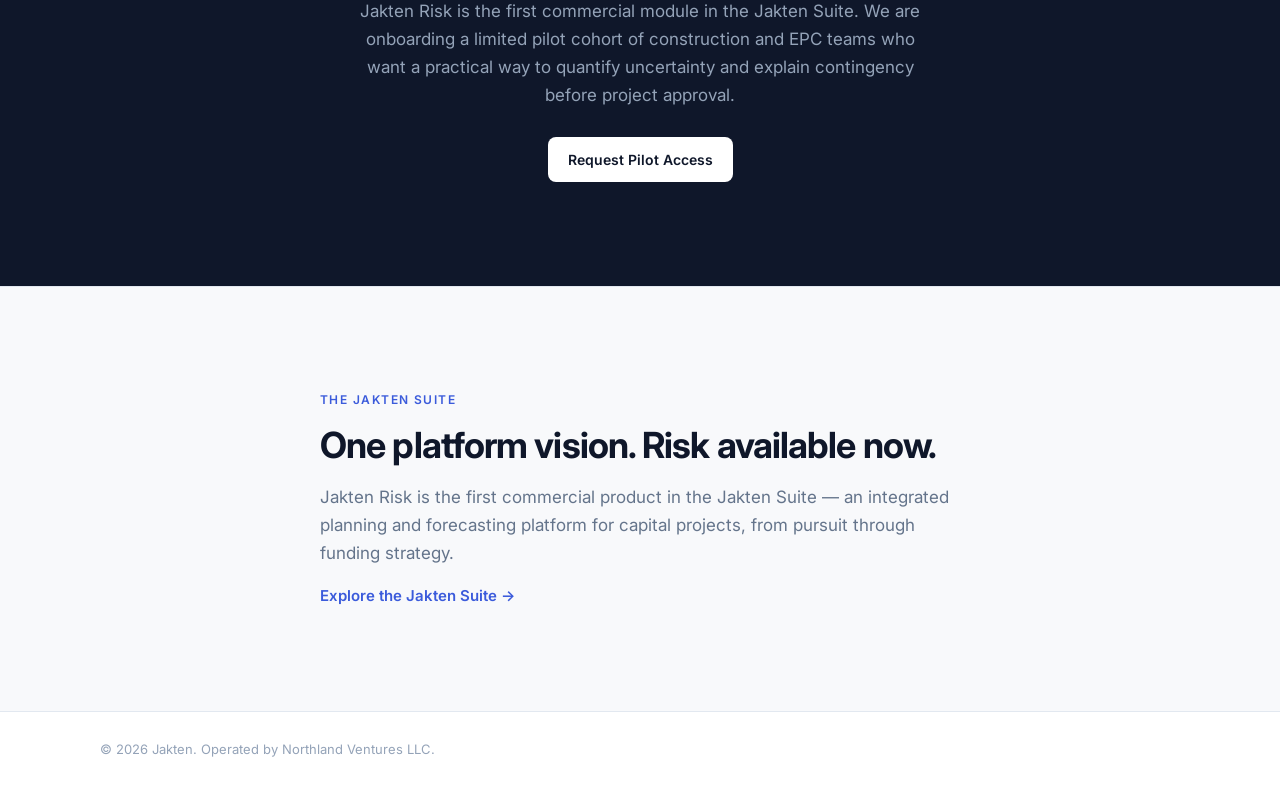
==== commit 89992e69: "Refocus homepage on Jakten Risk and add Jakten Suite page Co-authored-by: Cursor <cursoragent@cursor" ====
--- a/index.html
+++ b/index.html
@@ -3,7 +3,8 @@
 <head>
   <meta charset="UTF-8" />
   <meta name="viewport" content="width=device-width, initial-scale=1.0" />
-  <title>Jakten Risk — Monte Carlo simulation for construction estimates</title>
+  <meta name="description" content="Jakten Risk helps construction teams quantify uncertainty, defend contingency, and make better funding decisions. Customer-hosted Monte Carlo risk analysis built for estimators." />
+  <title>Jakten Risk — Defensible contingency for construction estimates</title>
   <link rel="icon" href="assets/Secondary Logo.png" type="image/png" />
   <link rel="preconnect" href="https://fonts.googleapis.com" />
   <link rel="preconnect" href="https://fonts.gstatic.com" crossorigin />
@@ -12,13 +13,14 @@
 </head>
 <body>
   <header class="site-header">
-    <a class="logo" href="#">
+    <a class="logo" href="/">
       <img src="assets/Primary Logo.png" alt="Jakten" class="logo-img" />
     </a>
     <nav>
       <a href="#why">Why</a>
-      <a href="#features">Features</a>
+      <a href="#capabilities">Capabilities</a>
       <a href="#preview">Preview</a>
+      <a href="suite/">Suite</a>
       <a href="#pilot">Pilot</a>
       <a href="mailto:hello@jakten.net">Contact</a>
     </nav>
@@ -28,15 +30,24 @@
     <section class="hero">
       <div class="hero-inner">
         <p class="eyebrow">Jakten Risk</p>
-        <h1>Monte Carlo simulation for construction estimates.</h1>
+        <h1>Defensible contingency for construction estimates.</h1>
         <p class="subtitle">
-          Jakten Risk helps estimators, risk managers, and project controls teams
-          quantify uncertainty, model dependencies, and explain contingency before
-          funding decisions are made.
-        </p>
+          Jakten Risk helps estimating and preconstruction teams quantify uncertainty,
+          model dependencies, and explain why contingency is needed before funding
+          decisions are made.
+        </p>
+        <p class="hero-supporting">
+          Desktop-first. Customer-hosted. Built by an estimator for construction teams.
+        </p>
+        <ul class="hero-points">
+          <li>Built for estimators and preconstruction teams</li>
+          <li>Customer-controlled data in your environment</li>
+          <li>Practical, transparent, defensible results</li>
+          <li>Designed for capital projects, EPC, industrial, infrastructure, and large commercial work</li>
+        </ul>
         <div class="hero-actions">
           <a class="button" href="mailto:pilots@jakten.net">Request Pilot Access</a>
-          <a class="button button-secondary" href="#preview">View Product Preview</a>
+          <a class="button button-secondary" href="suite/">Explore the Jakten Suite</a>
         </div>
       </div>
     </section>
@@ -45,54 +56,35 @@
       <div class="section-inner">
         <h2>Why Jakten Risk?</h2>
         <p class="why-lead">
-          Most project teams understand contingency is needed. Few can clearly explain why.
+          When leadership asks &ldquo;why this contingency?&rdquo;, Jakten Risk gives your
+          team an answer they can defend.
         </p>
         <p>
-          Jakten Risk combines estimate uncertainty, dependency modeling, risk
-          attribution, and Monte Carlo simulation into a practical workflow built
-          specifically for EPC and construction projects.
-        </p>
-      </div>
-    </section>
-
-    <section id="features" class="section">
-      <div class="section-inner">
-        <h2>Built for practical project risk analysis</h2>
-        <p class="section-lead">Everything you need to model uncertainty and defend funding recommendations.</p>
-        <div class="feature-grid">
-          <div class="feature-card">
-            <h3>Monte Carlo simulation</h3>
-            <p>Run thousands of iterations to quantify cost uncertainty and funding percentiles.</p>
-          </div>
-          <div class="feature-card">
-            <h3>Risk register modeling</h3>
-            <p>Capture discrete risks alongside estimate uncertainty in one workspace.</p>
-          </div>
-          <div class="feature-card">
-            <h3>Correlation and dependencies</h3>
-            <p>Model how risk drivers move together instead of treating them as independent.</p>
-          </div>
-          <div class="feature-card">
-            <h3>Scenario management</h3>
-            <p>Compare funding outcomes across alternative project assumptions.</p>
-          </div>
-          <div class="feature-card">
-            <h3>Funding recommendation</h3>
-            <p>Translate simulation results into a clear, defensible funding number.</p>
-          </div>
-          <div class="feature-card">
-            <h3>Contingency attribution</h3>
-            <p>Show which risks and uncertainties drive contingency requirements.</p>
-          </div>
-          <div class="feature-card">
-            <h3>Executive PDF reporting</h3>
-            <p>Generate stakeholder-ready reports without rebuilding slides.</p>
-          </div>
-          <div class="feature-card">
-            <h3>CSV export</h3>
-            <p>Export results for analysis in Excel or downstream systems.</p>
-          </div>
-        </div>
+          Most project teams know contingency is required. Few can explain the drivers
+          clearly. Jakten Risk is purpose-built risk analysis for construction — not
+          generic finance software — combining structured risk registers, dependency
+          modeling, Monte Carlo simulation, and contingency attribution in one practical
+          workflow.
+        </p>
+      </div>
+    </section>
+
+    <section id="capabilities" class="section">
+      <div class="section-inner">
+        <h2>What Jakten Risk does</h2>
+        <p class="section-lead">
+          Monte Carlo risk analysis for construction estimates — from structured
+          inputs to funding recommendations your leadership can review.
+        </p>
+        <ul class="capability-list">
+          <li>Build a structured risk register</li>
+          <li>Model probability and cost impact</li>
+          <li>Run Monte Carlo simulations</li>
+          <li>Account for correlation and dependencies</li>
+          <li>Determine contingency</li>
+          <li>Explain contingency attribution</li>
+          <li>Export clear executive summaries</li>
+        </ul>
       </div>
     </section>
 
@@ -193,9 +185,10 @@
       </div>
     </section>
 
-    <section class="section workflow">
-      <div class="section-inner">
-        <h2>From estimate to funding recommendation</h2>
+    <section id="how" class="section workflow">
+      <div class="section-inner">
+        <h2>How it works</h2>
+        <p class="section-lead">From estimate uncertainty to a funding recommendation you can explain.</p>
         <div class="workflow-steps">
           <div class="workflow-step">
             <div class="workflow-heading">
@@ -216,27 +209,85 @@
               <span class="workflow-number">3</span>
               <h3>Report</h3>
             </div>
-            <p>Deliver executive PDF reports and funding recommendations stakeholders can understand and act on.</p>
-          </div>
-        </div>
+            <p>Deliver executive summaries and funding recommendations stakeholders can understand and act on.</p>
+          </div>
+        </div>
+      </div>
+    </section>
+
+    <section id="built-for" class="section">
+      <div class="section-inner">
+        <h2>Built for construction</h2>
+        <p class="section-lead">
+          Jakten Risk is built by an estimator for estimating and preconstruction teams
+          working on complex capital work — not adapted from generic enterprise software.
+        </p>
+        <div class="trust-grid">
+          <div class="trust-card">
+            <h3>Estimator-focused workflow</h3>
+            <p>Structured around how preconstruction teams actually build, review, and defend estimates.</p>
+          </div>
+          <div class="trust-card">
+            <h3>Capital project context</h3>
+            <p>Designed for EPC, industrial, infrastructure, and large commercial projects where contingency scrutiny is highest.</p>
+          </div>
+          <div class="trust-card">
+            <h3>Transparent outputs</h3>
+            <p>Show the math, the drivers, and the attribution — so results hold up in funding conversations.</p>
+          </div>
+          <div class="trust-card">
+            <h3>Defensible decisions</h3>
+            <p>Give leadership clear funding recommendations backed by simulation, not spreadsheets and assumptions alone.</p>
+          </div>
+        </div>
+      </div>
+    </section>
+
+    <section id="hosted" class="section section-dark">
+      <div class="section-inner">
+        <h2>Customer-hosted. Your data stays yours.</h2>
+        <p class="section-lead">
+          Jakten Risk runs as desktop software in your environment. Project data,
+          estimates, and simulation results stay under your control — not on a shared
+          multi-tenant cloud you do not manage.
+        </p>
+        <ul class="hosted-points">
+          <li>Deploy in your IT environment on your terms</li>
+          <li>No requirement to upload sensitive estimate data to external SaaS infrastructure</li>
+          <li>Practical for teams with strict data governance and client confidentiality requirements</li>
+        </ul>
       </div>
     </section>
 
     <section id="pilot" class="section cta">
       <div class="section-inner cta-inner">
-        <h2>Interested in the Jakten Risk pilot program?</h2>
+        <h2>Request pilot access to Jakten Risk</h2>
         <p>
-          Jakten Risk is entering a limited pilot program for construction and EPC
-          professionals who want a practical way to quantify uncertainty and
-          communicate project funding recommendations.
+          Jakten Risk is the first commercial module in the Jakten Suite. We are
+          onboarding a limited pilot cohort of construction and EPC teams who want
+          a practical way to quantify uncertainty and explain contingency before
+          project approval.
         </p>
         <a class="button" href="mailto:pilots@jakten.net">Request Pilot Access</a>
       </div>
     </section>
+
+    <section class="section suite-teaser">
+      <div class="section-inner suite-teaser-inner">
+        <p class="eyebrow">The Jakten Suite</p>
+        <h2>One platform vision. Risk available now.</h2>
+        <p>
+          Jakten Risk is the first commercial product in the Jakten Suite — an integrated
+          planning and forecasting platform for capital projects, from pursuit through
+          funding strategy.
+        </p>
+        <a class="text-link" href="suite/">Explore the Jakten Suite &rarr;</a>
+      </div>
+    </section>
   </main>
 
   <footer>
-    <p>© 2026 Jakten. Operated by Northland Ventures LLC.</p>
+    <p>&copy; 2026 Jakten. Operated by Northland Ventures LLC.</p>
   </footer>
 </body>
 </html>
--- a/styles.css
+++ b/styles.css
@@ -255,6 +255,303 @@
   color: var(--text-muted);
 }
 
+.hero-supporting {
+  margin: 20px 0 0;
+  font-size: 15px;
+  font-weight: 600;
+  color: var(--text);
+}
+
+.hero-points {
+  margin: 20px 0 0;
+  padding: 0;
+  list-style: none;
+  max-width: 640px;
+}
+
+.hero-points li {
+  position: relative;
+  padding-left: 18px;
+  margin-bottom: 8px;
+  font-size: 15px;
+  line-height: 1.55;
+  color: var(--text-muted);
+}
+
+.hero-points li::before {
+  content: "";
+  position: absolute;
+  left: 0;
+  top: 0.55em;
+  width: 6px;
+  height: 6px;
+  border-radius: 50%;
+  background: var(--accent);
+}
+
+.capability-list {
+  margin: 0;
+  padding: 0;
+  list-style: none;
+  display: grid;
+  grid-template-columns: repeat(2, 1fr);
+  gap: 12px 24px;
+  max-width: 760px;
+}
+
+.capability-list li {
+  position: relative;
+  padding-left: 22px;
+  font-size: 16px;
+  line-height: 1.5;
+  color: var(--text);
+}
+
+.capability-list li::before {
+  content: "✓";
+  position: absolute;
+  left: 0;
+  color: var(--accent);
+  font-weight: 700;
+}
+
+.trust-grid {
+  display: grid;
+  grid-template-columns: repeat(2, 1fr);
+  gap: 16px;
+}
+
+.trust-card {
+  padding: 22px 24px;
+  background: var(--bg);
+  border: 1px solid var(--border);
+  border-radius: var(--radius);
+}
+
+.trust-card h3 {
+  margin: 0 0 8px;
+  font-size: 16px;
+  font-weight: 600;
+}
+
+.trust-card p {
+  margin: 0;
+  font-size: 14px;
+  line-height: 1.55;
+  color: var(--text-muted);
+}
+
+.section-dark {
+  background: var(--dark);
+  color: #cbd5e1;
+}
+
+.section-dark h2 {
+  color: #f1f5f9;
+}
+
+.section-dark .section-lead {
+  color: #94a3b8;
+}
+
+.hosted-points {
+  margin: 0;
+  padding: 0;
+  list-style: none;
+  max-width: 680px;
+}
+
+.hosted-points li {
+  position: relative;
+  padding-left: 18px;
+  margin-bottom: 10px;
+  font-size: 16px;
+  line-height: 1.6;
+  color: #94a3b8;
+}
+
+.hosted-points li::before {
+  content: "";
+  position: absolute;
+  left: 0;
+  top: 0.6em;
+  width: 6px;
+  height: 6px;
+  border-radius: 50%;
+  background: #7c9cff;
+}
+
+.suite-teaser {
+  background: var(--bg);
+  border-top: 1px solid var(--border);
+}
+
+.suite-teaser-inner {
+  max-width: 640px;
+}
+
+.suite-teaser p:last-of-type {
+  margin: 0 0 16px;
+  font-size: 17px;
+  line-height: 1.65;
+  color: var(--text-muted);
+}
+
+.text-link {
+  font-size: 15px;
+  font-weight: 600;
+  color: var(--accent);
+  text-decoration: none;
+}
+
+.text-link:hover {
+  text-decoration: underline;
+}
+
+/* ── Suite page ── */
+
+.suite-hero {
+  border-bottom: 1px solid var(--border);
+}
+
+.suite-graphic {
+  margin: 0;
+  border: 1px solid var(--border);
+  border-radius: var(--radius-lg);
+  overflow: hidden;
+  background: var(--surface);
+  box-shadow: var(--shadow);
+}
+
+.suite-graphic img {
+  display: block;
+  width: 100%;
+  height: auto;
+}
+
+.suite-graphic-caption {
+  margin: 16px 0 0;
+  text-align: center;
+  font-size: 15px;
+  color: var(--text-muted);
+}
+
+.platform-list {
+  margin: 0;
+  padding: 0;
+  list-style: none;
+  display: grid;
+  grid-template-columns: repeat(2, 1fr);
+  gap: 10px 24px;
+  max-width: 640px;
+}
+
+.platform-list li {
+  position: relative;
+  padding-left: 18px;
+  font-size: 15px;
+  color: #94a3b8;
+}
+
+.platform-list li::before {
+  content: "";
+  position: absolute;
+  left: 0;
+  top: 0.55em;
+  width: 6px;
+  height: 6px;
+  border-radius: 50%;
+  background: #7c9cff;
+}
+
+.module-grid {
+  display: grid;
+  grid-template-columns: repeat(2, 1fr);
+  gap: 16px;
+}
+
+.module-card {
+  padding: 22px 24px;
+  background: var(--bg);
+  border: 1px solid var(--border);
+  border-radius: var(--radius);
+  border-left: 4px solid var(--border);
+}
+
+.module-card h3 {
+  margin: 0 0 6px;
+  font-size: 17px;
+  font-weight: 700;
+}
+
+.module-label {
+  margin: 0 0 8px;
+  font-size: 11px;
+  font-weight: 700;
+  letter-spacing: 0.08em;
+  text-transform: uppercase;
+  color: var(--text-soft);
+}
+
+.module-label--live {
+  color: #059669;
+}
+
+.module-tagline {
+  margin: 0 0 8px;
+  font-size: 15px;
+  font-weight: 600;
+  color: var(--text);
+}
+
+.module-question {
+  margin: 0;
+  font-size: 14px;
+  line-height: 1.55;
+  color: var(--text-muted);
+  font-style: italic;
+}
+
+.module-card ul {
+  margin: 10px 0 0;
+  padding-left: 18px;
+  font-size: 14px;
+  line-height: 1.55;
+  color: var(--text-muted);
+}
+
+.module-link {
+  display: inline-block;
+  margin-top: 12px;
+  font-size: 14px;
+  font-weight: 600;
+  color: var(--accent);
+  text-decoration: none;
+}
+
+.module-link:hover {
+  text-decoration: underline;
+}
+
+.module-card--hub { border-left-color: #0f172a; grid-column: 1 / -1; }
+.module-card--quote { border-left-color: #7c3aed; }
+.module-card--risk { border-left-color: #059669; }
+.module-card--opportunities { border-left-color: #d97706; }
+.module-card--resources { border-left-color: #0d9488; }
+.module-card--escalation { border-left-color: #ea580c; }
+.module-card--cashflow { border-left-color: #2563eb; }
+.module-card--future { border-left-color: #64748b; grid-column: 1 / -1; }
+
+.cta-actions {
+  justify-content: center;
+  margin-top: 0;
+}
+
+nav a[aria-current="page"] {
+  color: var(--text);
+  font-weight: 600;
+}
+
 /* ── Product showcase ── */
 
 .product-showcase {
@@ -486,6 +783,18 @@
 /* ── Responsive ── */
 
 @media (max-width: 1024px) {
+  .trust-grid,
+  .capability-list,
+  .platform-list,
+  .module-grid {
+    grid-template-columns: 1fr;
+  }
+
+  .module-card--hub,
+  .module-card--future {
+    grid-column: auto;
+  }
+
   .showcase-features {
     grid-template-columns: 1fr;
     max-width: 480px;
